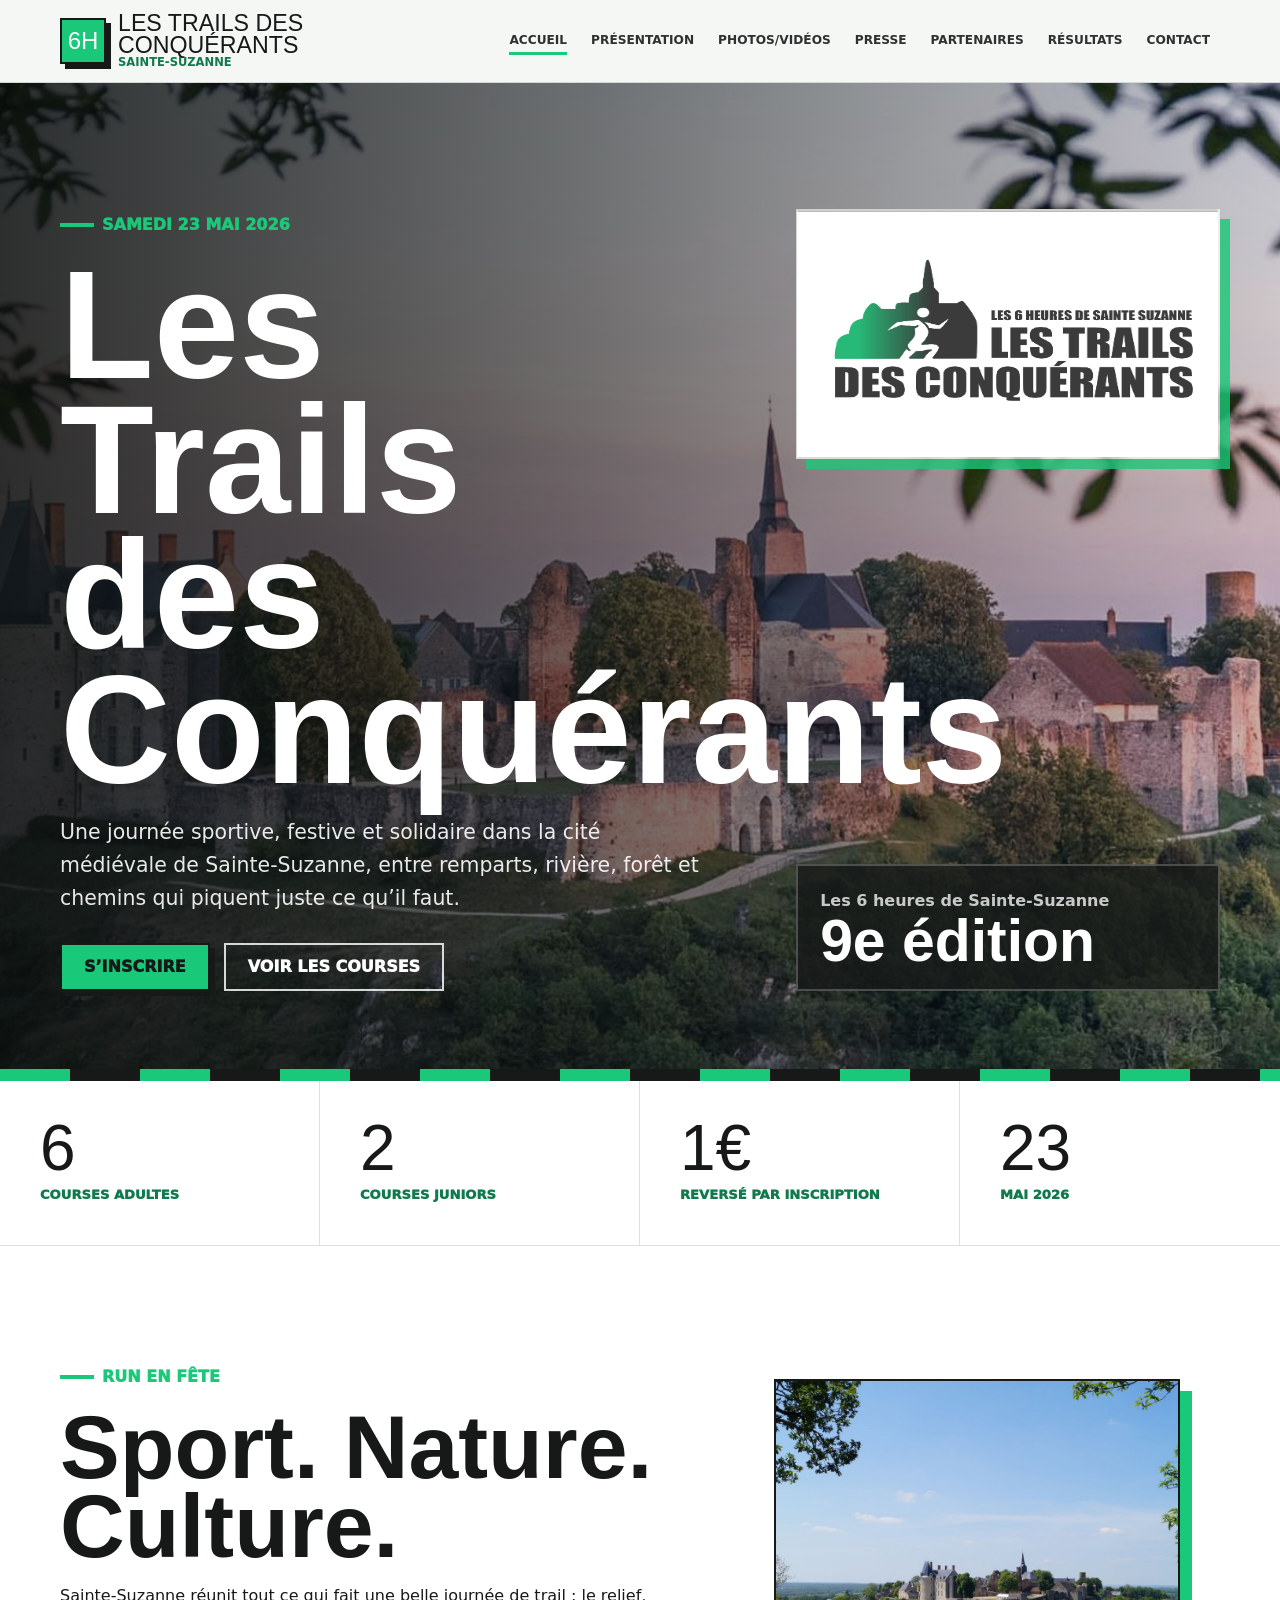
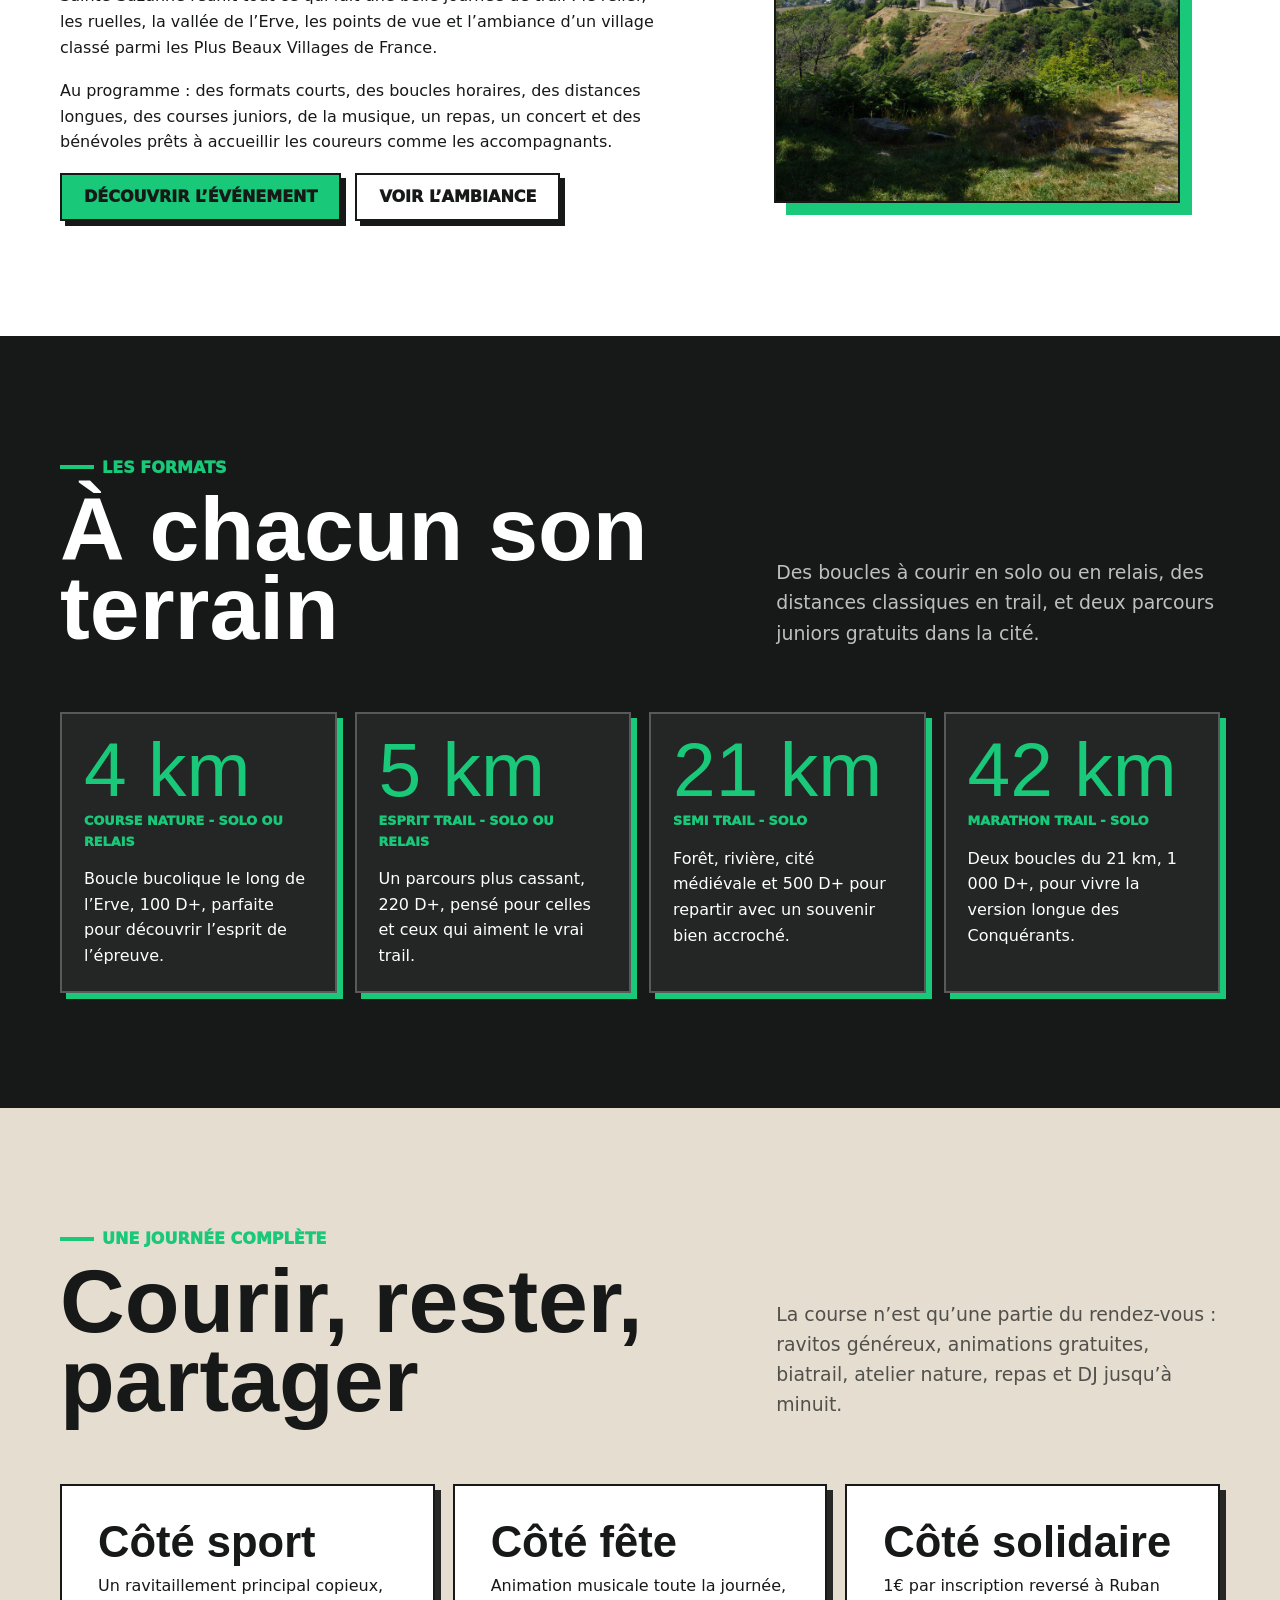
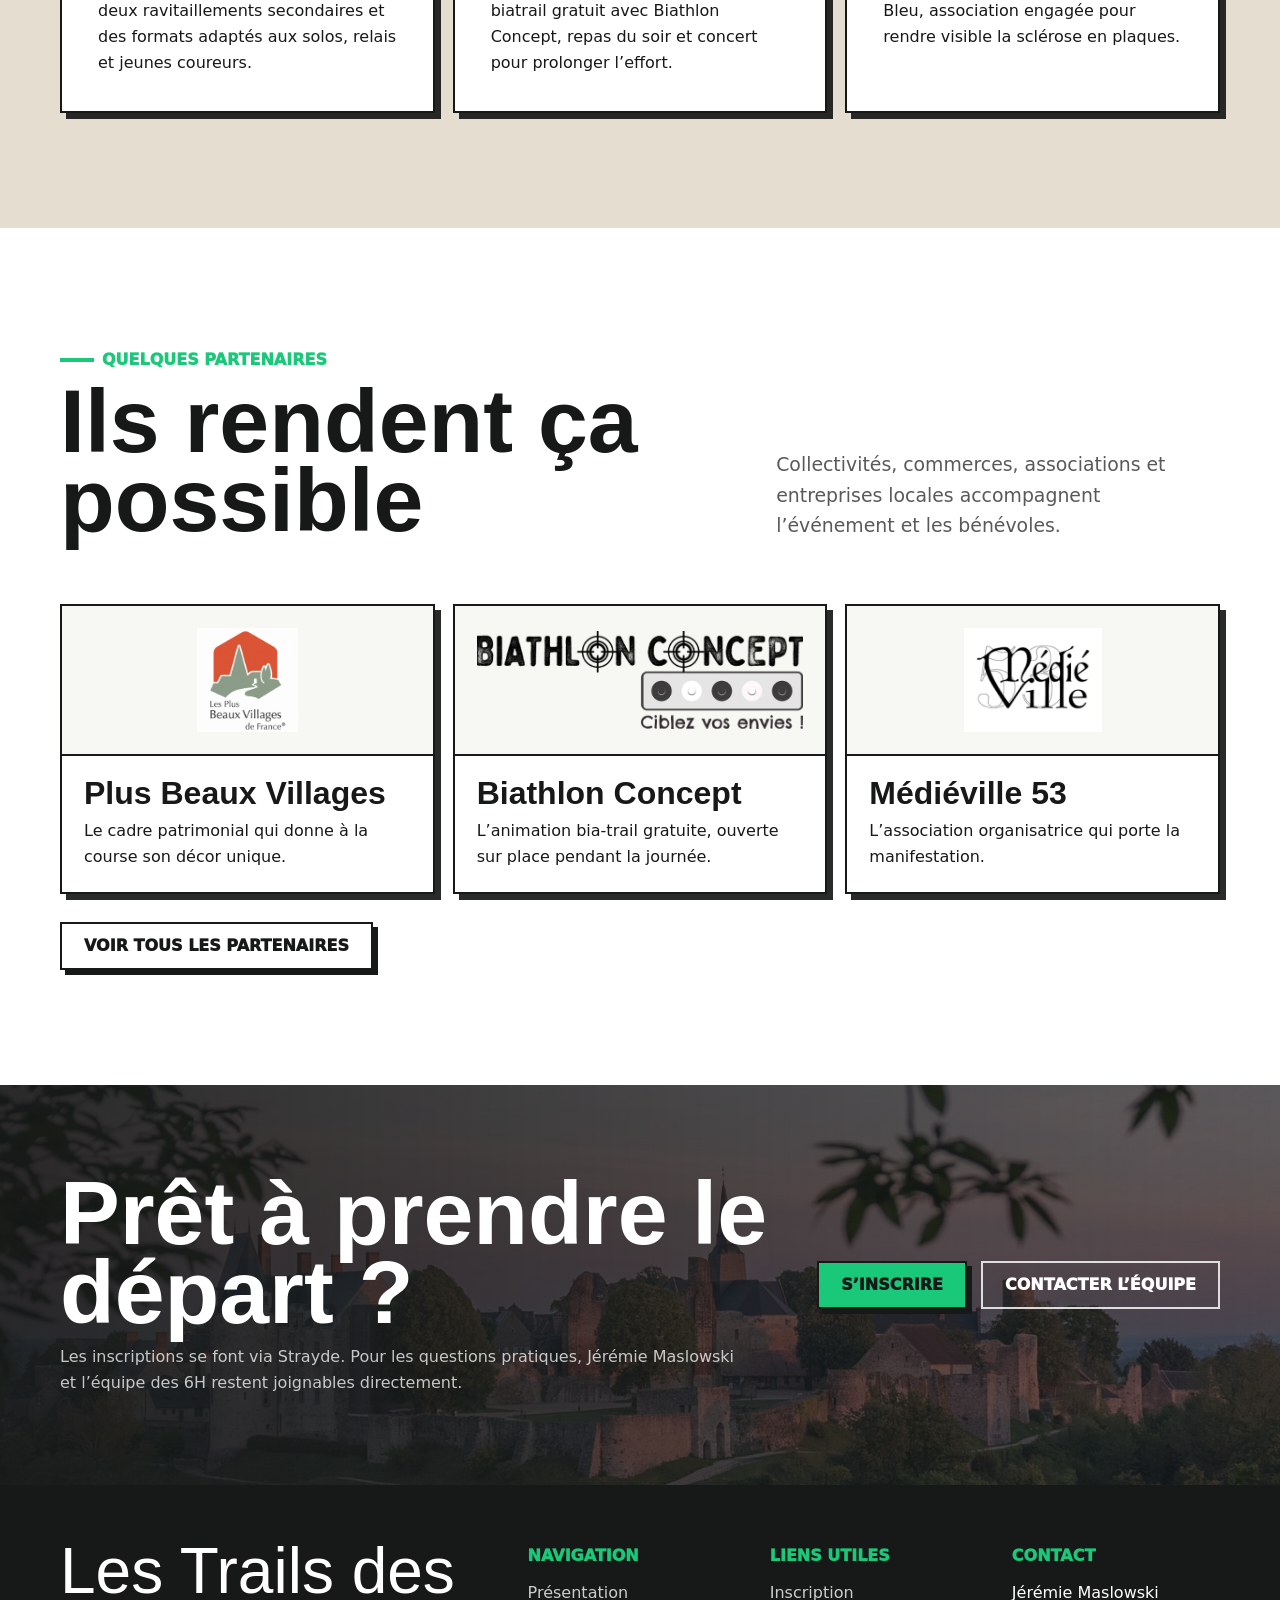
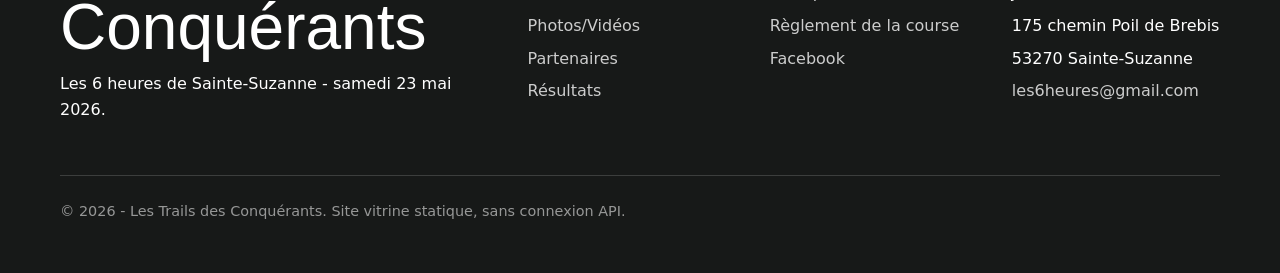
==== index.html @ f490e1bf "Create Les Trails des Conquerants site" ====
<!doctype html>
<html lang="fr">
  <head>
    <meta charset="utf-8">
    <meta name="viewport" content="width=device-width, initial-scale=1">
    <title>Les Trails des Conquérants - Sainte-Suzanne</title>
    <meta name="description" content="Site vitrine des Trails des Conquérants, les 6 heures de Sainte-Suzanne, le samedi 23 mai 2026.">
    <link rel="icon" type="image/svg+xml" href="assets/favicon.svg">
    <link rel="stylesheet" href="assets/css/styles.css">
  </head>
  <body data-page="home">
    <div class="site-shell">
      <header class="site-header">
        <div class="container nav-wrap">
          <a class="brand" href="index.html" aria-label="Accueil Les Trails des Conquérants">
            <span class="brand-badge">6H</span>
            <span>
              <span class="brand-title">Les Trails des Conquérants</span>
              <span class="brand-subtitle">Sainte-Suzanne</span>
            </span>
          </a>
          <button class="menu-toggle" type="button" data-menu-toggle aria-expanded="false" aria-label="Ouvrir le menu">
            <span class="menu-bars" aria-hidden="true"><span></span><span></span><span></span></span>
            Menu
          </button>
          <nav class="site-nav" data-site-nav aria-label="Navigation principale">
            <a class="nav-link" href="index.html">Accueil</a>
            <a class="nav-link" href="presentation.html">Présentation</a>
            <a class="nav-link" href="photos.html">Photos/Vidéos</a>
            <a class="nav-link" href="presse.html">Presse</a>
            <a class="nav-link" href="partenaires.html">Partenaires</a>
            <a class="nav-link" href="resultats.html">Résultats</a>
            <a class="nav-link" href="contact.html">Contact</a>
          </nav>
        </div>
      </header>

      <main>
        <section class="hero">
          <div class="container hero-inner">
            <div class="hero-copy">
              <span class="eyebrow">Samedi 23 mai 2026</span>
              <h1>Les Trails des Conquérants</h1>
              <p class="hero-lead">Une journée sportive, festive et solidaire dans la cité médiévale de Sainte-Suzanne, entre remparts, rivière, forêt et chemins qui piquent juste ce qu’il faut.</p>
              <div class="hero-actions">
                <a class="button" href="https://www.strayde.com/les-6-heures-de-sainte-suzanne-et-chammes" target="_blank" rel="noreferrer">S’inscrire</a>
                <a class="button ghost" href="presentation.html">Voir les courses</a>
              </div>
            </div>
            <div class="hero-panel" aria-hidden="true">
              <div class="event-mark"></div>
              <div class="date-card">
                <span>Les 6 heures de Sainte-Suzanne</span>
                <strong>9e édition</strong>
              </div>
            </div>
          </div>
        </section>

        <section class="quick-stats" aria-label="Repères de l’événement">
          <div class="stat">
            <span class="stat-number">6</span>
            <span class="stat-label">courses adultes</span>
          </div>
          <div class="stat">
            <span class="stat-number">2</span>
            <span class="stat-label">courses juniors</span>
          </div>
          <div class="stat">
            <span class="stat-number">1€</span>
            <span class="stat-label">reversé par inscription</span>
          </div>
          <div class="stat">
            <span class="stat-number">23</span>
            <span class="stat-label">mai 2026</span>
          </div>
        </section>

        <section class="section white">
          <div class="container split">
            <div class="text-stack">
              <span class="section-kicker">Run en fête</span>
              <h2 class="section-title">Sport. Nature. Culture.</h2>
              <p>Sainte-Suzanne réunit tout ce qui fait une belle journée de trail : le relief, les ruelles, la vallée de l’Erve, les points de vue et l’ambiance d’un village classé parmi les Plus Beaux Villages de France.</p>
              <p>Au programme : des formats courts, des boucles horaires, des distances longues, des courses juniors, de la musique, un repas, un concert et des bénévoles prêts à accueillir les coureurs comme les accompagnants.</p>
              <div class="section-actions">
                <a class="button" href="presentation.html">Découvrir l’événement</a>
                <a class="button secondary" href="photos.html">Voir l’ambiance</a>
              </div>
            </div>
            <figure class="image-frame">
              <img src="assets/img/hero-race.jpg" alt="Départ et ambiance de course aux 6 heures de Sainte-Suzanne">
            </figure>
          </div>
        </section>

        <section class="section dark">
          <div class="container">
            <div class="section-header">
              <div>
                <span class="section-kicker">Les formats</span>
                <h2 class="section-title">À chacun son terrain</h2>
              </div>
              <p class="section-intro">Des boucles à courir en solo ou en relais, des distances classiques en trail, et deux parcours juniors gratuits dans la cité.</p>
            </div>
            <div class="course-grid">
              <article class="course-card">
                <span class="course-distance">4 km</span>
                <span class="course-type">Course nature - solo ou relais</span>
                <p>Boucle bucolique le long de l’Erve, 100 D+, parfaite pour découvrir l’esprit de l’épreuve.</p>
              </article>
              <article class="course-card">
                <span class="course-distance">5 km</span>
                <span class="course-type">Esprit trail - solo ou relais</span>
                <p>Un parcours plus cassant, 220 D+, pensé pour celles et ceux qui aiment le vrai trail.</p>
              </article>
              <article class="course-card">
                <span class="course-distance">21 km</span>
                <span class="course-type">Semi trail - solo</span>
                <p>Forêt, rivière, cité médiévale et 500 D+ pour repartir avec un souvenir bien accroché.</p>
              </article>
              <article class="course-card">
                <span class="course-distance">42 km</span>
                <span class="course-type">Marathon trail - solo</span>
                <p>Deux boucles du 21 km, 1 000 D+, pour vivre la version longue des Conquérants.</p>
              </article>
            </div>
          </div>
        </section>

        <section class="section stone">
          <div class="container">
            <div class="section-header">
              <div>
                <span class="section-kicker">Une journée complète</span>
                <h2 class="section-title">Courir, rester, partager</h2>
              </div>
              <p class="section-intro">La course n’est qu’une partie du rendez-vous : ravitos généreux, animations gratuites, biatrail, atelier nature, repas et DJ jusqu’à minuit.</p>
            </div>
            <div class="values-grid">
              <article class="value-card">
                <h3>Côté sport</h3>
                <p>Un ravitaillement principal copieux, deux ravitaillements secondaires et des formats adaptés aux solos, relais et jeunes coureurs.</p>
              </article>
              <article class="value-card">
                <h3>Côté fête</h3>
                <p>Animation musicale toute la journée, biatrail gratuit avec Biathlon Concept, repas du soir et concert pour prolonger l’effort.</p>
              </article>
              <article class="value-card">
                <h3>Côté solidaire</h3>
                <p>1€ par inscription reversé à Ruban Bleu, association engagée pour rendre visible la sclérose en plaques.</p>
              </article>
            </div>
          </div>
        </section>

        <section class="section white">
          <div class="container">
            <div class="section-header">
              <div>
                <span class="section-kicker">Quelques partenaires</span>
                <h2 class="section-title">Ils rendent ça possible</h2>
              </div>
              <p class="section-intro">Collectivités, commerces, associations et entreprises locales accompagnent l’événement et les bénévoles.</p>
            </div>
            <div class="partners-grid">
              <article class="partner-card">
                <div class="partner-logo"><img src="assets/img/partners/plus-beaux-villages.png" alt="Les Plus Beaux Villages de France"></div>
                <div class="partner-copy"><h3>Plus Beaux Villages</h3><p>Le cadre patrimonial qui donne à la course son décor unique.</p></div>
              </article>
              <article class="partner-card">
                <div class="partner-logo"><img src="assets/img/partners/biathlon-concept.png" alt="Biathlon Concept"></div>
                <div class="partner-copy"><h3>Biathlon Concept</h3><p>L’animation bia-trail gratuite, ouverte sur place pendant la journée.</p></div>
              </article>
              <article class="partner-card">
                <div class="partner-logo"><img src="assets/img/partners/medieville.png" alt="Médiéville 53"></div>
                <div class="partner-copy"><h3>Médiéville 53</h3><p>L’association organisatrice qui porte la manifestation.</p></div>
              </article>
            </div>
            <div class="section-actions" style="margin-top: 28px;">
              <a class="button secondary" href="partenaires.html">Voir tous les partenaires</a>
            </div>
          </div>
        </section>

        <section class="section compact cta-band">
          <div class="container cta-layout">
            <div>
              <h2>Prêt à prendre le départ ?</h2>
              <p>Les inscriptions se font via Strayde. Pour les questions pratiques, Jérémie Maslowski et l’équipe des 6H restent joignables directement.</p>
            </div>
            <div class="cta-actions">
              <a class="button" href="https://www.strayde.com/les-6-heures-de-sainte-suzanne-et-chammes" target="_blank" rel="noreferrer">S’inscrire</a>
              <a class="button ghost" href="contact.html">Contacter l’équipe</a>
            </div>
          </div>
        </section>
      </main>

      <footer class="site-footer">
        <div class="container">
          <div class="footer-grid">
            <div>
              <p class="footer-logo">Les Trails des Conquérants</p>
              <p>Les 6 heures de Sainte-Suzanne - samedi 23 mai 2026.</p>
            </div>
            <div>
              <span class="footer-title">Navigation</span>
              <ul class="footer-list">
                <li><a href="presentation.html">Présentation</a></li>
                <li><a href="photos.html">Photos/Vidéos</a></li>
                <li><a href="partenaires.html">Partenaires</a></li>
                <li><a href="resultats.html">Résultats</a></li>
              </ul>
            </div>
            <div>
              <span class="footer-title">Liens utiles</span>
              <ul class="footer-list">
                <li><a href="https://www.strayde.com/les-6-heures-de-sainte-suzanne-et-chammes" target="_blank" rel="noreferrer">Inscription</a></li>
                <li><a href="https://e04a4b11-f566-4e26-bbfb-964e0e38be47.filesusr.com/ugd/b395d0_584824db77064c71834c0f9d84c1de9d.pdf" target="_blank" rel="noreferrer">Règlement de la course</a></li>
                <li><a href="https://www.facebook.com/les.6.heures.de.sainte.suzanne.et.chammes" target="_blank" rel="noreferrer">Facebook</a></li>
              </ul>
            </div>
            <div>
              <span class="footer-title">Contact</span>
              <ul class="footer-list">
                <li>Jérémie Maslowski</li>
                <li>175 chemin Poil de Brebis</li>
                <li>53270 Sainte-Suzanne</li>
                <li><a href="mailto:les6heures@gmail.com">les6heures@gmail.com</a></li>
              </ul>
            </div>
          </div>
          <p class="footer-bottom">© 2026 - Les Trails des Conquérants. Site vitrine statique, sans connexion API.</p>
        </div>
      </footer>
    </div>
    <script src="assets/js/main.js"></script>
  </body>
</html>
---- assets/css/styles.css ----
:root {
  --green: #19c879;
  --green-dark: #0f7a4b;
  --ink: #171918;
  --charcoal: #2f3030;
  --mist: #f5f7f4;
  --stone: #e5ddd0;
  --sky: #f2d6d6;
  --white: #ffffff;
  --line: rgba(23, 25, 24, 0.14);
  --shadow: 0 24px 80px rgba(12, 24, 18, 0.18);
  --display: Impact, Haettenschweiler, "Arial Narrow Bold", "Arial Black", sans-serif;
  --body: Inter, ui-sans-serif, system-ui, -apple-system, BlinkMacSystemFont, "Segoe UI", sans-serif;
}

* {
  box-sizing: border-box;
}

html {
  scroll-behavior: smooth;
}

body {
  margin: 0;
  color: var(--ink);
  background: var(--mist);
  font-family: var(--body);
  font-size: 16px;
  line-height: 1.6;
}

body.menu-open {
  overflow: hidden;
}

img {
  display: block;
  max-width: 100%;
}

a {
  color: inherit;
}

.site-shell {
  overflow: hidden;
}

.container {
  width: min(1160px, calc(100% - 40px));
  margin: 0 auto;
}

.site-header {
  position: sticky;
  top: 0;
  z-index: 40;
  background: rgba(245, 247, 244, 0.92);
  border-bottom: 1px solid var(--line);
  backdrop-filter: blur(18px);
}

.nav-wrap {
  display: flex;
  align-items: center;
  justify-content: space-between;
  min-height: 82px;
  gap: 24px;
}

.brand {
  display: grid;
  grid-template-columns: 46px auto;
  align-items: center;
  gap: 12px;
  color: var(--ink);
  text-decoration: none;
}

.brand-badge {
  display: grid;
  place-items: center;
  width: 46px;
  height: 46px;
  border: 2px solid var(--ink);
  background: var(--green);
  color: var(--white);
  font-family: var(--display);
  font-size: 24px;
  line-height: 1;
  box-shadow: 5px 5px 0 var(--ink);
}

.brand-title,
.brand-subtitle,
.eyebrow,
.hero-kicker,
.section-kicker,
.mini-label,
.stat-label,
.button,
.nav-link,
.course-type,
.result-meta,
.footer-title {
  text-transform: uppercase;
}

.brand-title {
  display: block;
  font-family: var(--display);
  font-size: clamp(1.15rem, 2vw, 1.45rem);
  line-height: 0.95;
}

.brand-subtitle {
  display: block;
  color: var(--green-dark);
  font-size: 0.72rem;
  font-weight: 900;
  line-height: 1.2;
}

.menu-toggle {
  display: none;
  align-items: center;
  gap: 8px;
  border: 2px solid var(--ink);
  background: var(--white);
  color: var(--ink);
  min-height: 42px;
  padding: 0 14px;
  font-weight: 900;
  cursor: pointer;
}

.menu-bars {
  display: grid;
  gap: 4px;
}

.menu-bars span {
  width: 18px;
  height: 2px;
  background: var(--ink);
}

.site-nav {
  display: flex;
  align-items: center;
  gap: 4px;
}

.nav-link {
  position: relative;
  padding: 12px 10px;
  color: var(--charcoal);
  font-size: 0.76rem;
  font-weight: 900;
  letter-spacing: 0;
  text-decoration: none;
}

.nav-link::after {
  content: "";
  position: absolute;
  left: 10px;
  right: 10px;
  bottom: 8px;
  height: 3px;
  background: var(--green);
  transform: scaleX(0);
  transform-origin: left;
  transition: transform 180ms ease;
}

.nav-link:hover::after,
.nav-link:focus-visible::after,
[data-page="home"] .nav-link[href="index.html"]::after,
[data-page="presentation"] .nav-link[href="presentation.html"]::after,
[data-page="photos"] .nav-link[href="photos.html"]::after,
[data-page="presse"] .nav-link[href="presse.html"]::after,
[data-page="partenaires"] .nav-link[href="partenaires.html"]::after,
[data-page="resultats"] .nav-link[href="resultats.html"]::after,
[data-page="contact"] .nav-link[href="contact.html"]::after {
  transform: scaleX(1);
}

.button {
  display: inline-flex;
  align-items: center;
  justify-content: center;
  min-height: 48px;
  padding: 0 22px;
  border: 2px solid var(--ink);
  background: var(--green);
  color: var(--ink);
  font-weight: 950;
  text-decoration: none;
  box-shadow: 5px 5px 0 var(--ink);
  transition: transform 160ms ease, box-shadow 160ms ease, background 160ms ease;
}

.button:hover,
.button:focus-visible {
  transform: translate(3px, 3px);
  box-shadow: 2px 2px 0 var(--ink);
}

.button.secondary {
  background: var(--white);
}

.button.dark {
  background: var(--ink);
  color: var(--white);
  box-shadow: 5px 5px 0 var(--green);
}

.button.ghost {
  background: transparent;
  color: var(--white);
  border-color: rgba(255, 255, 255, 0.82);
  box-shadow: none;
}

.hero {
  position: relative;
  min-height: calc(100vh - 82px);
  display: grid;
  align-items: end;
  background:
    linear-gradient(90deg, rgba(10, 14, 12, 0.86) 0%, rgba(10, 14, 12, 0.58) 46%, rgba(10, 14, 12, 0.2) 100%),
    url("../img/hero-village.jpg") center / cover;
  color: var(--white);
}

.hero::after {
  content: "";
  position: absolute;
  inset: auto 0 0;
  height: 12px;
  background: repeating-linear-gradient(90deg, var(--green) 0 70px, var(--ink) 70px 140px);
}

.hero-inner {
  position: relative;
  display: grid;
  grid-template-columns: minmax(0, 1.12fr) minmax(260px, 0.72fr);
  gap: clamp(28px, 6vw, 88px);
  align-items: end;
  padding: clamp(78px, 14vh, 148px) 0 clamp(62px, 10vh, 106px);
}

.hero-copy {
  max-width: 780px;
}

.eyebrow,
.hero-kicker,
.section-kicker,
.mini-label {
  display: inline-flex;
  align-items: center;
  gap: 8px;
  color: var(--green);
  font-weight: 950;
  letter-spacing: 0;
}

.eyebrow::before,
.section-kicker::before {
  content: "";
  width: 34px;
  height: 4px;
  background: currentColor;
}

.hero h1,
.page-hero h1,
.section-title,
.footer-logo {
  font-family: var(--display);
  letter-spacing: 0;
  line-height: 0.88;
}

.hero h1 {
  max-width: 720px;
  margin: 20px 0 18px;
  font-size: clamp(4.2rem, 12vw, 10.5rem);
}

.hero-lead {
  max-width: 640px;
  margin: 0 0 28px;
  color: rgba(255, 255, 255, 0.9);
  font-size: clamp(1.08rem, 2vw, 1.28rem);
}

.hero-actions,
.section-actions,
.cta-actions,
.contact-actions {
  display: flex;
  flex-wrap: wrap;
  gap: 14px;
  align-items: center;
}

.hero-panel {
  align-self: stretch;
  display: grid;
  align-content: space-between;
  gap: 18px;
}

.event-mark {
  min-height: 250px;
  border: 2px solid rgba(255, 255, 255, 0.7);
  background:
    linear-gradient(rgba(255, 255, 255, 0.04), rgba(255, 255, 255, 0.04)),
    url("../img/logo-propositions.png") 100% 100% / 200% 200% no-repeat;
  box-shadow: 10px 10px 0 rgba(25, 200, 121, 0.8);
}

.date-card {
  padding: 22px;
  background: rgba(23, 25, 24, 0.8);
  border: 2px solid rgba(255, 255, 255, 0.22);
}

.date-card strong {
  display: block;
  font-family: var(--display);
  font-size: clamp(2.1rem, 4.6vw, 4rem);
  line-height: 0.9;
}

.date-card span {
  color: rgba(255, 255, 255, 0.76);
  font-weight: 800;
}

.quick-stats {
  display: grid;
  grid-template-columns: repeat(4, 1fr);
  border-bottom: 1px solid var(--line);
  background: var(--white);
}

.stat {
  padding: clamp(22px, 4vw, 40px);
  border-right: 1px solid var(--line);
}

.stat:last-child {
  border-right: 0;
}

.stat-number {
  display: block;
  font-family: var(--display);
  font-size: clamp(2.2rem, 5vw, 5rem);
  line-height: 0.86;
  color: var(--ink);
}

.stat-label {
  display: block;
  margin-top: 8px;
  color: var(--green-dark);
  font-size: 0.82rem;
  font-weight: 950;
}

.section {
  padding: clamp(72px, 9vw, 132px) 0;
}

.section.compact {
  padding: clamp(52px, 7vw, 92px) 0;
}

.section.white {
  background: var(--white);
}

.section.dark {
  background: var(--ink);
  color: var(--white);
}

.section.stone {
  background: var(--stone);
}

.section-header {
  display: grid;
  grid-template-columns: minmax(0, 0.9fr) minmax(280px, 0.62fr);
  gap: clamp(24px, 6vw, 72px);
  align-items: end;
  margin-bottom: clamp(30px, 5vw, 64px);
}

.section-title {
  margin: 10px 0 0;
  font-size: clamp(3rem, 7vw, 7rem);
}

.section-intro {
  margin: 0;
  color: rgba(23, 25, 24, 0.72);
  font-size: clamp(1rem, 1.5vw, 1.18rem);
}

.dark .section-intro {
  color: rgba(255, 255, 255, 0.72);
}

.split {
  display: grid;
  grid-template-columns: minmax(0, 0.96fr) minmax(300px, 0.78fr);
  gap: clamp(28px, 6vw, 84px);
  align-items: center;
}

.text-stack > * + * {
  margin-top: 18px;
}

.text-stack h2,
.text-stack h3 {
  margin-bottom: 0;
}

.image-frame {
  position: relative;
  border: 2px solid var(--ink);
  box-shadow: 12px 12px 0 var(--green);
  overflow: hidden;
}

.image-frame img {
  width: 100%;
  height: 100%;
  min-height: 420px;
  object-fit: cover;
}

.values-grid,
.cards-grid,
.course-grid,
.partners-grid,
.results-grid,
.press-grid,
.video-grid {
  display: grid;
  gap: 18px;
}

.values-grid {
  grid-template-columns: repeat(3, 1fr);
}

.value-card,
.course-card,
.result-card,
.partner-card,
.press-item,
.video-card,
.contact-card,
.quote-card {
  border: 2px solid var(--ink);
  background: var(--white);
  box-shadow: 6px 6px 0 rgba(23, 25, 24, 0.92);
}

.dark .value-card,
.dark .course-card,
.dark .result-card,
.dark .video-card {
  background: #232625;
  color: var(--white);
  border-color: rgba(255, 255, 255, 0.24);
  box-shadow: 6px 6px 0 var(--green);
}

.value-card {
  padding: clamp(24px, 4vw, 36px);
}

.value-card h3,
.course-card h3,
.result-card h3,
.partner-card h3,
.video-card h3,
.contact-card h3 {
  margin: 0 0 10px;
  font-family: var(--display);
  font-size: clamp(1.8rem, 3.4vw, 3rem);
  line-height: 0.95;
}

.value-card p,
.course-card p,
.partner-card p,
.video-card p,
.contact-card p {
  margin: 0;
}

.cards-grid {
  grid-template-columns: repeat(3, minmax(0, 1fr));
}

.course-grid {
  grid-template-columns: repeat(4, minmax(0, 1fr));
}

.course-card {
  min-height: 100%;
  padding: 22px;
}

.course-distance {
  display: block;
  color: var(--green);
  font-family: var(--display);
  font-size: clamp(3rem, 6vw, 5.6rem);
  line-height: 0.88;
}

.course-type,
.result-meta {
  display: block;
  margin: 8px 0 14px;
  color: var(--green-dark);
  font-size: 0.8rem;
  font-weight: 950;
}

.dark .course-type,
.dark .result-meta {
  color: var(--green);
}

.page-hero {
  position: relative;
  display: grid;
  align-items: end;
  min-height: 430px;
  background: var(--ink);
  color: var(--white);
}

.page-hero.with-image {
  background:
    linear-gradient(90deg, rgba(10, 14, 12, 0.82), rgba(10, 14, 12, 0.34)),
    var(--page-image) center / cover;
}

.page-hero .container {
  padding: 120px 0 64px;
}

.page-hero h1 {
  max-width: 900px;
  margin: 12px 0 0;
  font-size: clamp(4rem, 11vw, 10rem);
}

.page-hero p {
  max-width: 720px;
  color: rgba(255, 255, 255, 0.78);
}

.schedule {
  display: grid;
  gap: 10px;
}

.schedule-row {
  display: grid;
  grid-template-columns: 120px 1fr;
  gap: 18px;
  padding: 18px 0;
  border-bottom: 1px solid var(--line);
}

.schedule-time {
  color: var(--green-dark);
  font-family: var(--display);
  font-size: 1.8rem;
  line-height: 0.95;
}

.gallery {
  display: grid;
  grid-template-columns: repeat(12, 1fr);
  grid-auto-rows: 110px;
  gap: 12px;
}

.gallery a {
  position: relative;
  grid-column: span 4;
  overflow: hidden;
  border: 2px solid var(--ink);
  background: var(--ink);
}

.gallery a:nth-child(1),
.gallery a:nth-child(6) {
  grid-column: span 6;
  grid-row: span 3;
}

.gallery a:nth-child(2),
.gallery a:nth-child(5) {
  grid-row: span 2;
}

.gallery a:nth-child(3),
.gallery a:nth-child(4),
.gallery a:nth-child(7) {
  grid-row: span 2;
}

.gallery img,
.press-item img {
  width: 100%;
  height: 100%;
  object-fit: cover;
  transition: transform 260ms ease;
}

.gallery a:hover img,
.press-item:hover img {
  transform: scale(1.04);
}

.video-grid {
  grid-template-columns: repeat(3, 1fr);
}

.video-card {
  display: flex;
  flex-direction: column;
  min-height: 220px;
  padding: 24px;
}

.video-card .button {
  margin-top: auto;
  align-self: flex-start;
}

.press-grid {
  grid-template-columns: repeat(3, 1fr);
}

.press-item {
  min-height: 360px;
  overflow: hidden;
}

.partners-grid {
  grid-template-columns: repeat(3, 1fr);
}

.partner-card {
  display: grid;
  grid-template-rows: 150px auto;
  min-height: 100%;
  overflow: hidden;
}

.partner-logo {
  display: grid;
  place-items: center;
  padding: 22px;
  background: #f7f7f3;
  border-bottom: 2px solid var(--ink);
}

.partner-logo img {
  max-width: 100%;
  max-height: 104px;
  object-fit: contain;
}

.partner-copy {
  padding: 22px;
}

.partner-copy h3 {
  font-size: clamp(1.3rem, 2.5vw, 2.1rem);
}

.results-grid {
  grid-template-columns: repeat(3, 1fr);
}

.result-card {
  padding: 28px;
}

.quote-row {
  display: grid;
  grid-template-columns: repeat(3, 1fr);
  gap: 18px;
}

.quote-card {
  padding: 26px;
}

.quote-card blockquote {
  margin: 0;
  font-size: 1.05rem;
}

.quote-card cite {
  display: block;
  margin-top: 16px;
  color: var(--green-dark);
  font-style: normal;
  font-weight: 900;
}

.contact-layout {
  display: grid;
  grid-template-columns: minmax(260px, 0.72fr) minmax(0, 1fr);
  gap: clamp(28px, 6vw, 80px);
  align-items: start;
}

.contact-card {
  padding: 28px;
}

.contact-list {
  display: grid;
  gap: 18px;
  margin: 0;
}

.contact-list div {
  padding-bottom: 18px;
  border-bottom: 1px solid var(--line);
}

.contact-list dt {
  color: var(--green-dark);
  font-weight: 950;
  text-transform: uppercase;
}

.contact-list dd {
  margin: 4px 0 0;
}

.contact-form {
  display: grid;
  gap: 16px;
}

.form-grid {
  display: grid;
  grid-template-columns: repeat(2, 1fr);
  gap: 16px;
}

.field {
  display: grid;
  gap: 8px;
}

.field.full {
  grid-column: 1 / -1;
}

.field label {
  color: var(--green-dark);
  font-weight: 950;
  text-transform: uppercase;
}

.field input,
.field textarea {
  width: 100%;
  border: 2px solid var(--ink);
  background: var(--white);
  color: var(--ink);
  font: inherit;
  min-height: 48px;
  padding: 12px 14px;
}

.field textarea {
  min-height: 180px;
  resize: vertical;
}

.form-status {
  min-height: 24px;
  margin: 0;
  color: var(--green-dark);
  font-weight: 800;
}

.cta-band {
  background:
    linear-gradient(90deg, rgba(23, 25, 24, 0.9), rgba(23, 25, 24, 0.62)),
    url("../img/village-panorama.jpg") center / cover;
  color: var(--white);
}

.cta-layout {
  display: grid;
  grid-template-columns: minmax(0, 1fr) auto;
  gap: 28px;
  align-items: center;
}

.cta-layout h2 {
  margin: 0 0 12px;
  font-family: var(--display);
  font-size: clamp(3rem, 7vw, 6.5rem);
  line-height: 0.88;
}

.cta-layout p {
  max-width: 680px;
  margin: 0;
  color: rgba(255, 255, 255, 0.75);
}

.site-footer {
  background: var(--ink);
  color: var(--white);
  padding: 58px 0 36px;
}

.footer-grid {
  display: grid;
  grid-template-columns: minmax(240px, 1fr) repeat(3, minmax(160px, 0.48fr));
  gap: 34px;
}

.footer-logo {
  margin: 0 0 12px;
  font-size: clamp(2.4rem, 5vw, 4.2rem);
}

.footer-title {
  display: block;
  margin-bottom: 12px;
  color: var(--green);
  font-weight: 950;
}

.footer-list {
  display: grid;
  gap: 7px;
  margin: 0;
  padding: 0;
  list-style: none;
}

.footer-list a {
  color: rgba(255, 255, 255, 0.78);
  text-decoration: none;
}

.footer-list a:hover,
.footer-list a:focus-visible {
  color: var(--green);
}

.footer-bottom {
  margin-top: 36px;
  padding-top: 24px;
  border-top: 1px solid rgba(255, 255, 255, 0.16);
  color: rgba(255, 255, 255, 0.55);
  font-size: 0.9rem;
}

.sr-only {
  position: absolute;
  width: 1px;
  height: 1px;
  padding: 0;
  margin: -1px;
  overflow: hidden;
  clip: rect(0, 0, 0, 0);
  white-space: nowrap;
  border: 0;
}

@media (max-width: 980px) {
  .menu-toggle {
    display: inline-flex;
    position: relative;
    z-index: 50;
  }

  .site-nav {
    position: fixed;
    inset: 0;
    display: grid;
    align-content: center;
    justify-items: start;
    gap: 10px;
    padding: 96px 36px 36px;
    background: var(--ink);
    color: var(--white);
    transform: translateX(100%);
    transition: transform 220ms ease;
  }

  .menu-open .site-nav {
    transform: translateX(0);
  }

  .nav-link {
    color: var(--white);
    font-family: var(--display);
    font-size: clamp(2.2rem, 10vw, 5rem);
    line-height: 0.95;
  }

  .nav-link::after {
    bottom: 4px;
    height: 5px;
  }

  .hero-inner,
  .section-header,
  .split,
  .contact-layout,
  .cta-layout,
  .footer-grid {
    grid-template-columns: 1fr;
  }

  .hero-panel {
    grid-template-columns: 1fr 1fr;
  }

  .quick-stats,
  .course-grid,
  .partners-grid,
  .results-grid,
  .video-grid,
  .quote-row,
  .values-grid {
    grid-template-columns: repeat(2, 1fr);
  }

  .press-grid {
    grid-template-columns: repeat(2, 1fr);
  }
}

@media (max-width: 680px) {
  .container {
    width: min(100% - 28px, 1160px);
  }

  .brand {
    grid-template-columns: 40px auto;
  }

  .brand-badge {
    width: 40px;
    height: 40px;
    font-size: 21px;
    box-shadow: 4px 4px 0 var(--ink);
  }

  .brand-title {
    font-size: 1rem;
  }

  .brand-subtitle {
    font-size: 0.64rem;
  }

  .nav-wrap {
    min-height: 72px;
  }

  .hero {
    min-height: calc(100vh - 72px);
  }

  .hero h1,
  .page-hero h1 {
    font-size: clamp(3.4rem, 18vw, 5.8rem);
  }

  .hero-inner {
    padding-top: 70px;
  }

  .hero-panel,
  .quick-stats,
  .course-grid,
  .partners-grid,
  .results-grid,
  .video-grid,
  .press-grid,
  .quote-row,
  .values-grid,
  .cards-grid,
  .form-grid {
    grid-template-columns: 1fr;
  }

  .event-mark {
    min-height: 220px;
  }

  .stat {
    border-right: 0;
    border-bottom: 1px solid var(--line);
  }

  .gallery {
    grid-template-columns: 1fr;
    grid-auto-rows: 240px;
  }

  .gallery a,
  .gallery a:nth-child(1),
  .gallery a:nth-child(2),
  .gallery a:nth-child(3),
  .gallery a:nth-child(4),
  .gallery a:nth-child(5),
  .gallery a:nth-child(6),
  .gallery a:nth-child(7) {
    grid-column: auto;
    grid-row: auto;
  }

  .schedule-row {
    grid-template-columns: 1fr;
    gap: 6px;
  }

  .cta-actions,
  .hero-actions,
  .section-actions,
  .contact-actions {
    align-items: stretch;
  }

  .button {
    width: 100%;
  }
}
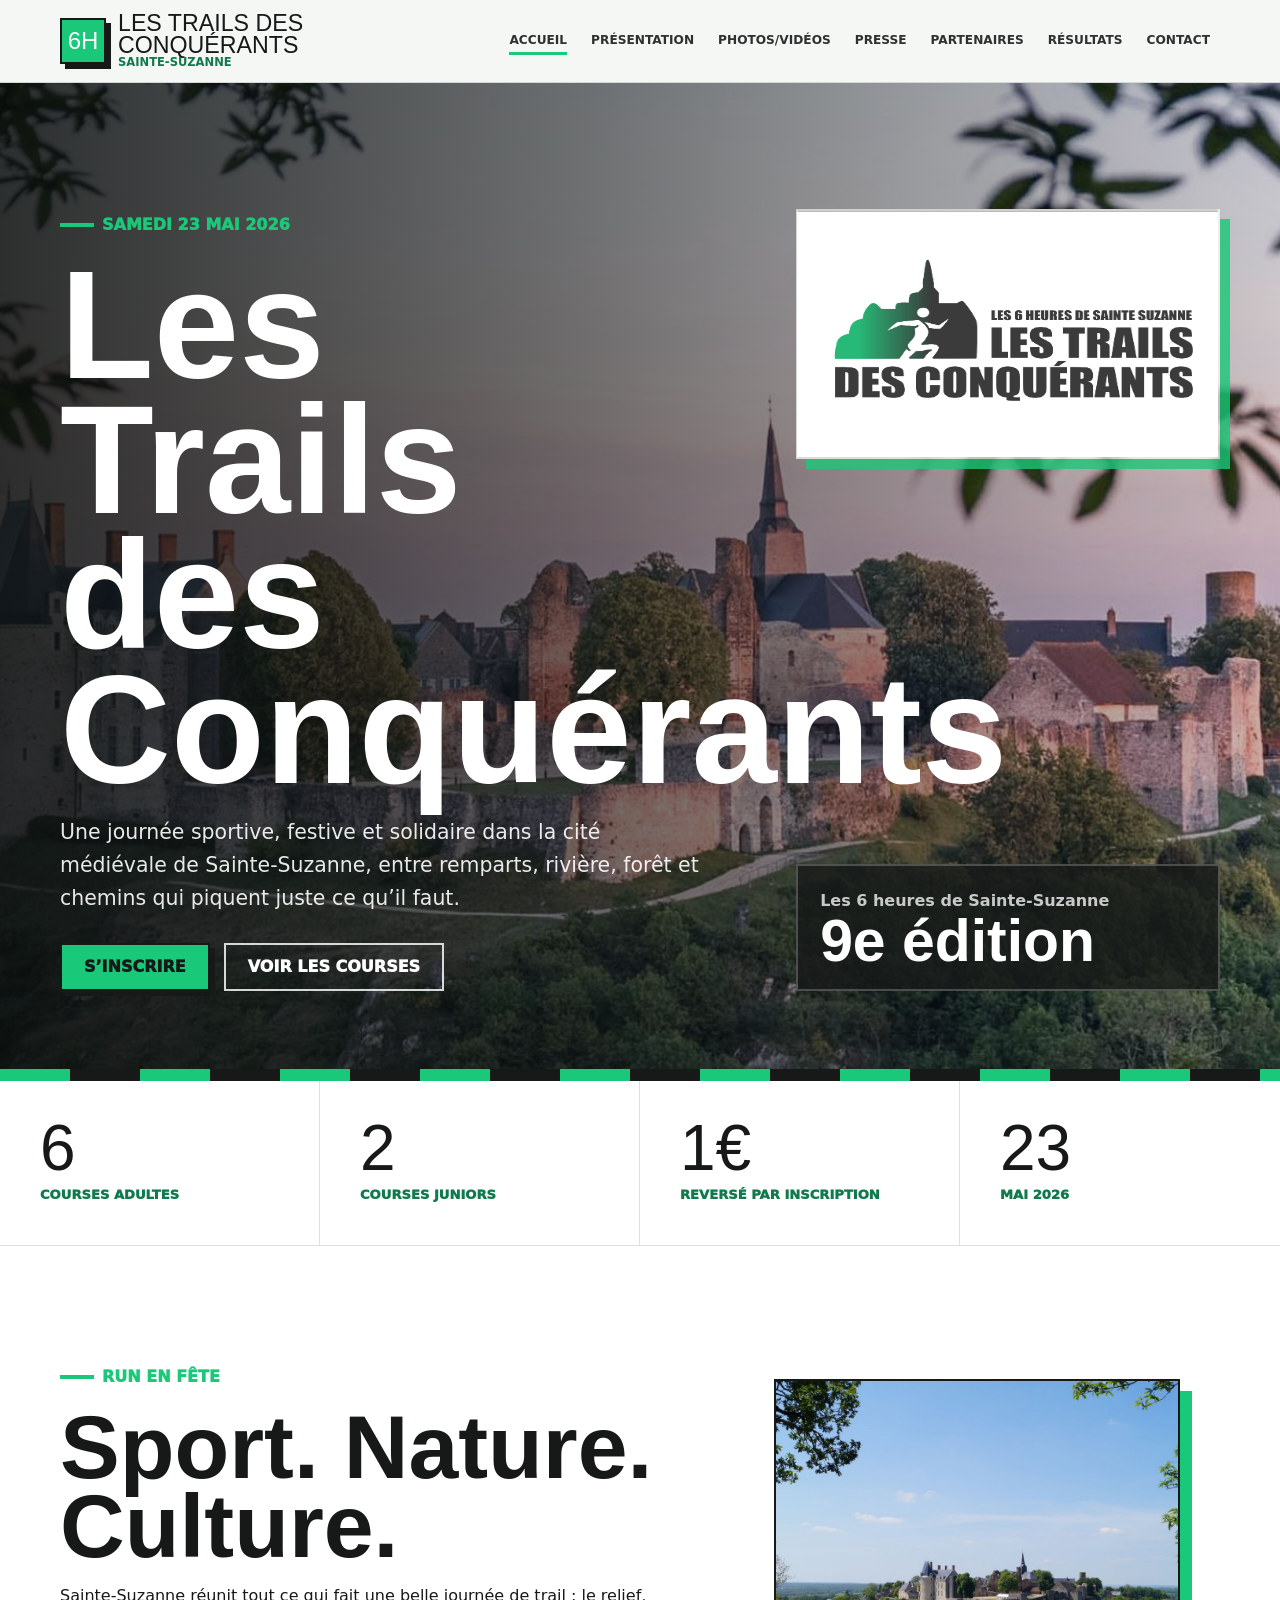
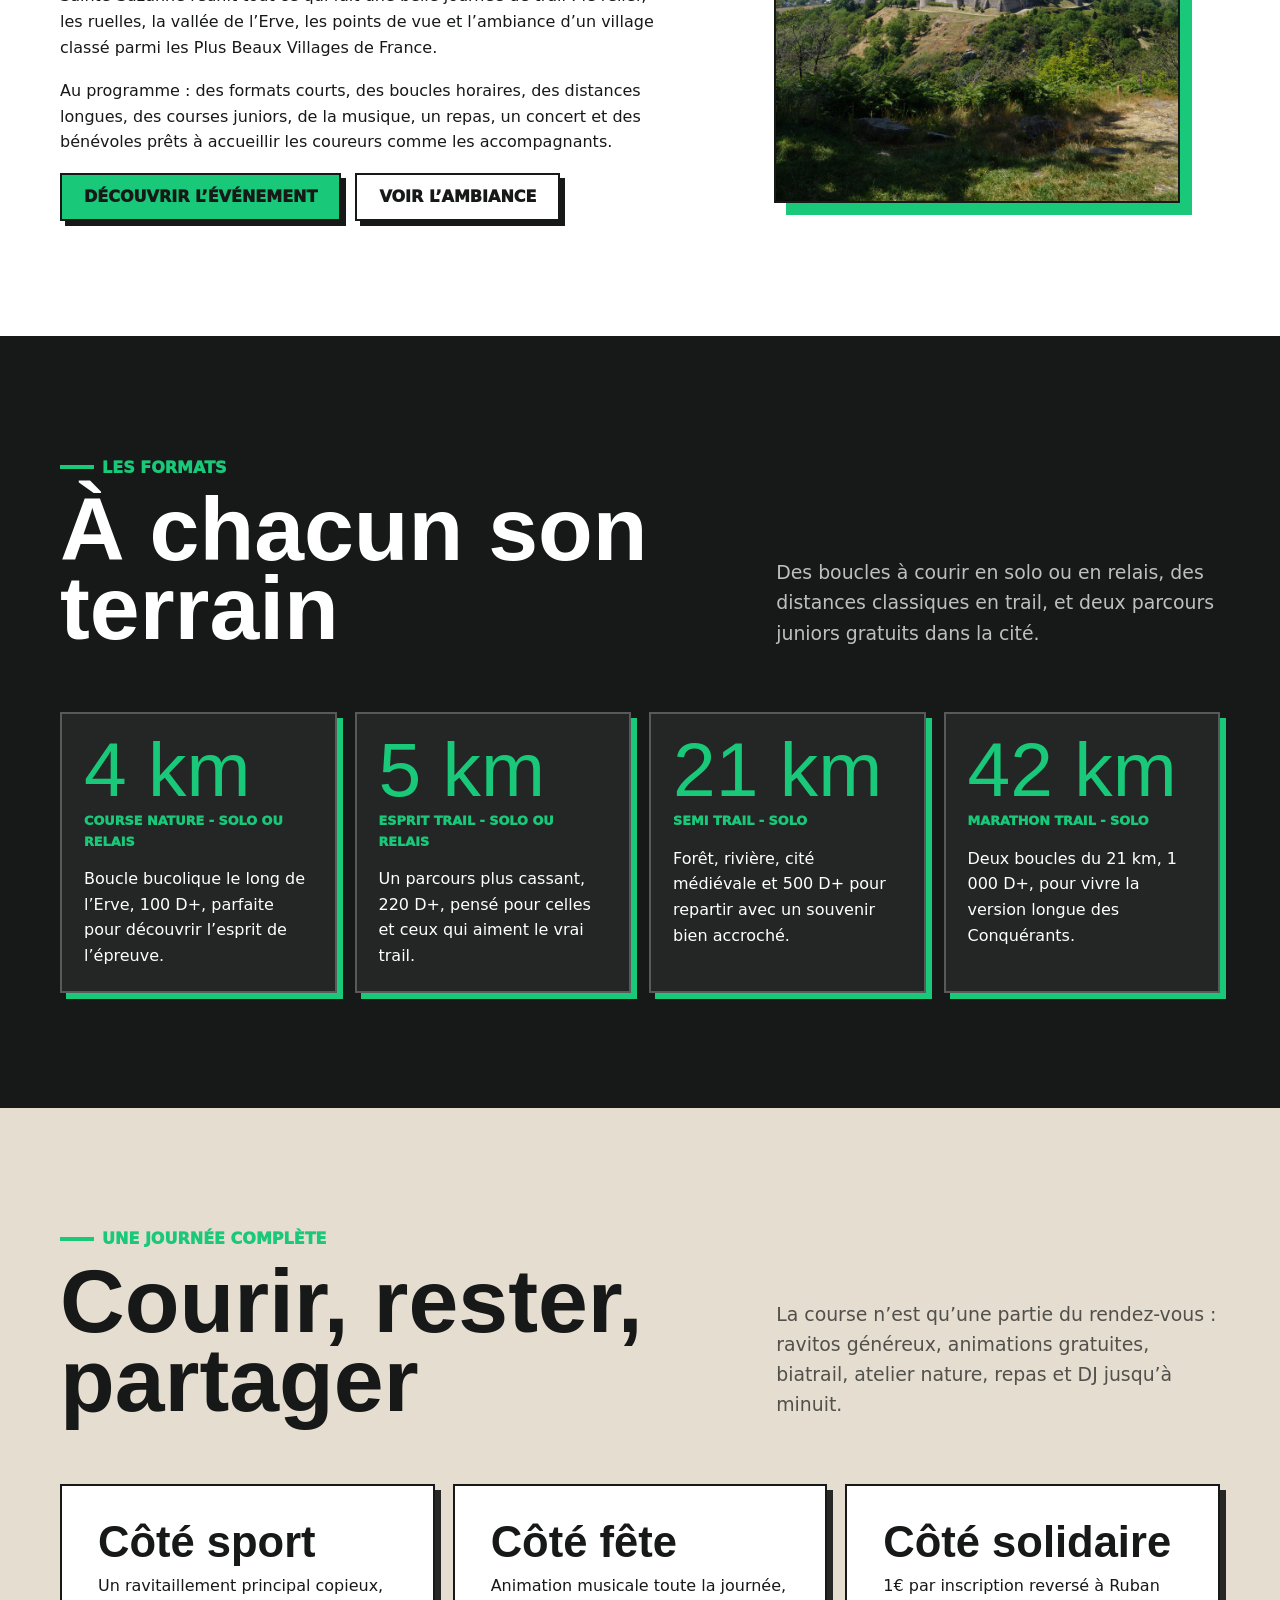
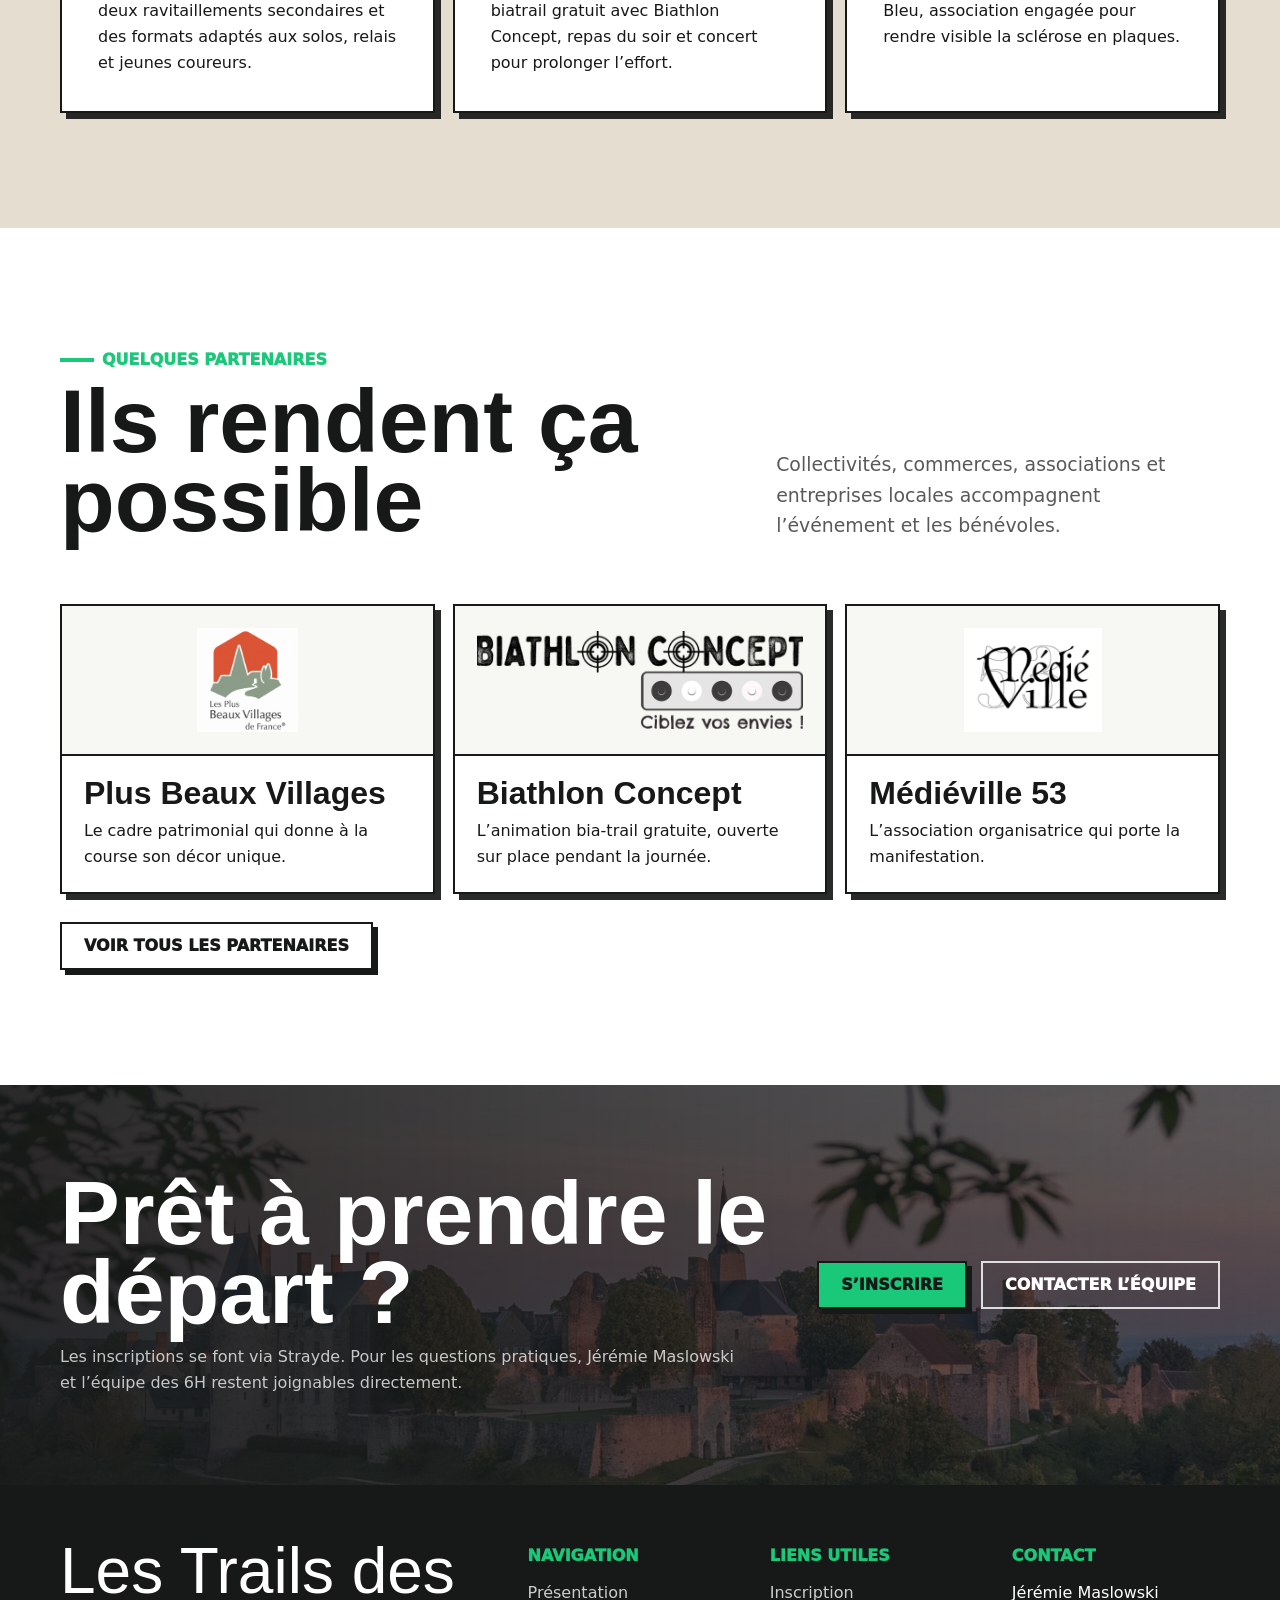
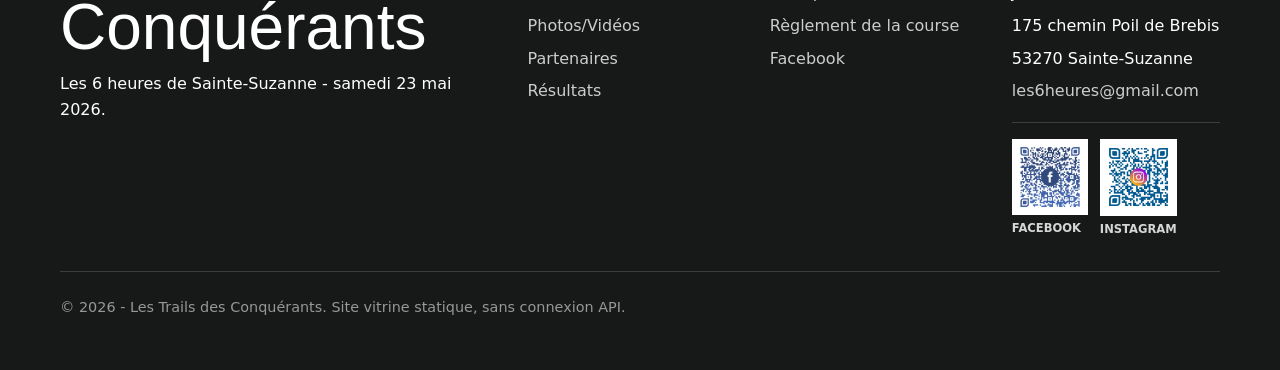
==== commit af54937f: "Add social QR codes to footer" ====
--- a/index.html
+++ b/index.html
@@ -43,7 +43,7 @@
               <h1>Les Trails des Conquérants</h1>
               <p class="hero-lead">Une journée sportive, festive et solidaire dans la cité médiévale de Sainte-Suzanne, entre remparts, rivière, forêt et chemins qui piquent juste ce qu’il faut.</p>
               <div class="hero-actions">
-                <a class="button" href="https://www.strayde.com/les-6-heures-de-sainte-suzanne-et-chammes" target="_blank" rel="noreferrer">S’inscrire</a>
+                <a class="button" href="https://www.finishers.com/course/trail-des-conquerants" target="_blank" rel="noreferrer">S’inscrire</a>
                 <a class="button ghost" href="presentation.html">Voir les courses</a>
               </div>
             </div>
@@ -190,7 +190,7 @@
               <p>Les inscriptions se font via Strayde. Pour les questions pratiques, Jérémie Maslowski et l’équipe des 6H restent joignables directement.</p>
             </div>
             <div class="cta-actions">
-              <a class="button" href="https://www.strayde.com/les-6-heures-de-sainte-suzanne-et-chammes" target="_blank" rel="noreferrer">S’inscrire</a>
+              <a class="button" href="https://www.finishers.com/course/trail-des-conquerants" target="_blank" rel="noreferrer">S’inscrire</a>
               <a class="button ghost" href="contact.html">Contacter l’équipe</a>
             </div>
           </div>
@@ -216,7 +216,7 @@
             <div>
               <span class="footer-title">Liens utiles</span>
               <ul class="footer-list">
-                <li><a href="https://www.strayde.com/les-6-heures-de-sainte-suzanne-et-chammes" target="_blank" rel="noreferrer">Inscription</a></li>
+                <li><a href="https://www.finishers.com/course/trail-des-conquerants" target="_blank" rel="noreferrer">Inscription</a></li>
                 <li><a href="https://e04a4b11-f566-4e26-bbfb-964e0e38be47.filesusr.com/ugd/b395d0_584824db77064c71834c0f9d84c1de9d.pdf" target="_blank" rel="noreferrer">Règlement de la course</a></li>
                 <li><a href="https://www.facebook.com/les.6.heures.de.sainte.suzanne.et.chammes" target="_blank" rel="noreferrer">Facebook</a></li>
               </ul>
@@ -229,6 +229,18 @@
                 <li>53270 Sainte-Suzanne</li>
                 <li><a href="mailto:les6heures@gmail.com">les6heures@gmail.com</a></li>
               </ul>
+              <div class="footer-qr-section" aria-label="QR codes réseaux sociaux">
+                <div class="footer-qr-grid">
+                  <a class="footer-qr-card" href="assets/img/qr/facebook.png" aria-label="Agrandir le QR code Facebook">
+                    <img src="assets/img/qr/facebook.png" alt="QR code Facebook des Trails des Conquérants">
+                    <span>Facebook</span>
+                  </a>
+                  <a class="footer-qr-card" href="assets/img/qr/social-2.png" aria-label="Agrandir le QR code Instagram">
+                    <img src="assets/img/qr/social-2.png" alt="QR code Instagram des Trails des Conquérants">
+                    <span>Instagram</span>
+                  </a>
+                </div>
+              </div>
             </div>
           </div>
           <p class="footer-bottom">© 2026 - Les Trails des Conquérants. Site vitrine statique, sans connexion API.</p>
--- a/assets/css/styles.css
+++ b/assets/css/styles.css
@@ -762,6 +762,43 @@
   margin: 4px 0 0;
 }
 
+.qr-section {
+  margin-top: 24px;
+  padding-top: 24px;
+  border-top: 2px solid var(--ink);
+}
+
+.qr-grid {
+  display: grid;
+  grid-template-columns: repeat(2, minmax(0, 1fr));
+  gap: 14px;
+}
+
+.qr-card {
+  display: grid;
+  gap: 10px;
+  padding: 12px;
+  background: var(--mist);
+  border: 2px solid var(--ink);
+  color: var(--ink);
+  text-align: center;
+  text-decoration: none;
+  box-shadow: 4px 4px 0 var(--green);
+}
+
+.qr-card img {
+  width: 100%;
+  aspect-ratio: 1;
+  object-fit: contain;
+  background: var(--white);
+}
+
+.qr-card strong {
+  font-size: 0.9rem;
+  font-weight: 950;
+  text-transform: uppercase;
+}
+
 .contact-form {
   display: grid;
   gap: 16px;
@@ -877,6 +914,43 @@
 
 .footer-list a:hover,
 .footer-list a:focus-visible {
+  color: var(--green);
+}
+
+.footer-qr-section {
+  margin-top: 18px;
+  padding-top: 16px;
+  border-top: 1px solid rgba(255, 255, 255, 0.16);
+}
+
+.footer-qr-grid {
+  display: grid;
+  grid-template-columns: repeat(2, minmax(0, 76px));
+  gap: 12px;
+}
+
+.footer-qr-card {
+  display: grid;
+  gap: 7px;
+  color: rgba(255, 255, 255, 0.82);
+  font-size: 0.72rem;
+  font-weight: 900;
+  line-height: 1.1;
+  text-decoration: none;
+  text-transform: uppercase;
+}
+
+.footer-qr-card img {
+  width: 100%;
+  aspect-ratio: 1;
+  padding: 4px;
+  border: 2px solid rgba(255, 255, 255, 0.2);
+  background: var(--white);
+  object-fit: contain;
+}
+
+.footer-qr-card:hover,
+.footer-qr-card:focus-visible {
   color: var(--green);
 }
 
@@ -911,12 +985,16 @@
     position: fixed;
     inset: 0;
     display: grid;
-    align-content: center;
-    justify-items: start;
-    gap: 10px;
-    padding: 96px 36px 36px;
+    align-content: start;
+    justify-items: stretch;
+    gap: 0;
+    min-height: 100dvh;
+    width: 100%;
+    padding: 104px 24px 36px;
     background: var(--ink);
     color: var(--white);
+    overflow-y: auto;
+    overflow-x: hidden;
     transform: translateX(100%);
     transition: transform 220ms ease;
   }
@@ -926,15 +1004,24 @@
   }
 
   .nav-link {
+    width: min(100%, 420px);
+    max-width: 100%;
+    padding: 17px 0;
+    border-bottom: 1px solid rgba(255, 255, 255, 0.18);
     color: var(--white);
-    font-family: var(--display);
-    font-size: clamp(2.2rem, 10vw, 5rem);
-    line-height: 0.95;
+    font-family: var(--body);
+    font-size: clamp(1.05rem, 4.8vw, 1.35rem);
+    font-weight: 950;
+    line-height: 1.18;
+    overflow-wrap: anywhere;
   }
 
   .nav-link::after {
-    bottom: 4px;
-    height: 5px;
+    left: 0;
+    right: auto;
+    bottom: 9px;
+    width: 42px;
+    height: 4px;
   }
 
   .hero-inner,
@@ -1016,7 +1103,8 @@
   .quote-row,
   .values-grid,
   .cards-grid,
-  .form-grid {
+  .form-grid,
+  .qr-grid {
     grid-template-columns: 1fr;
   }
 
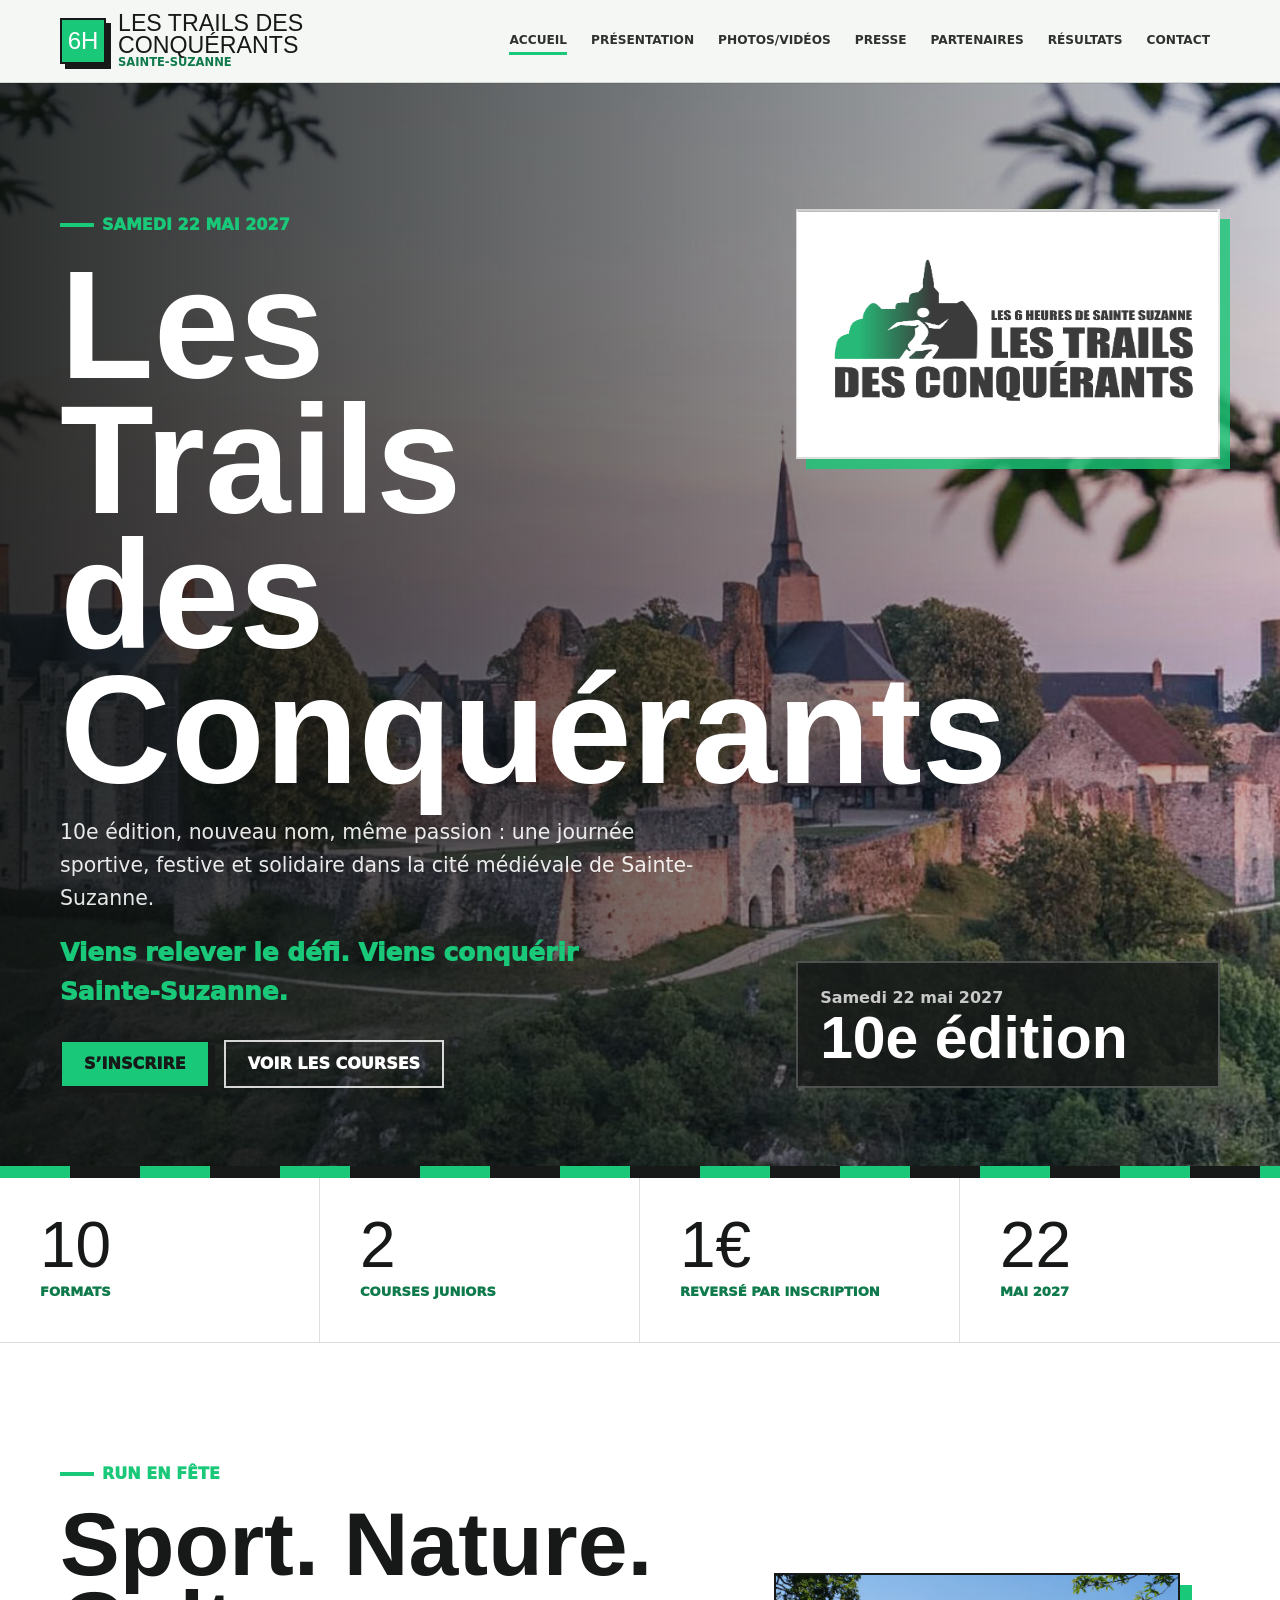
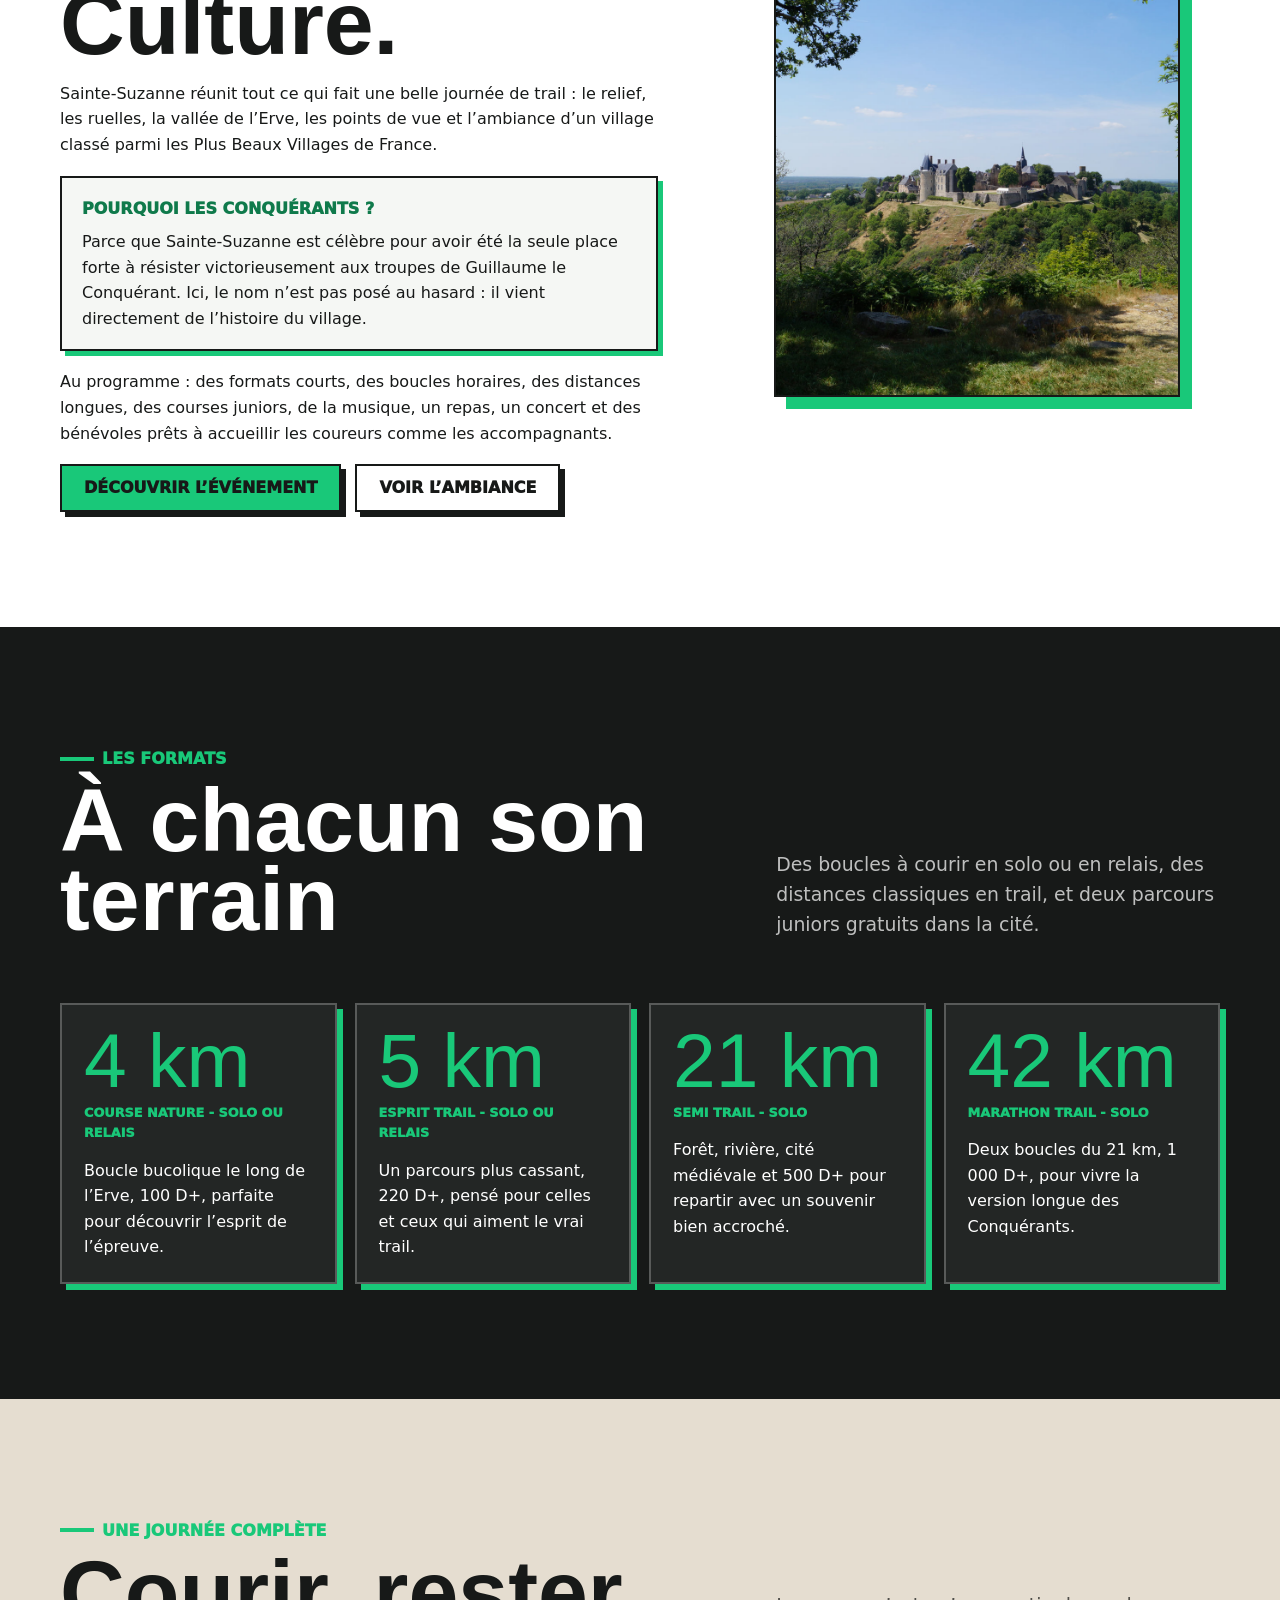
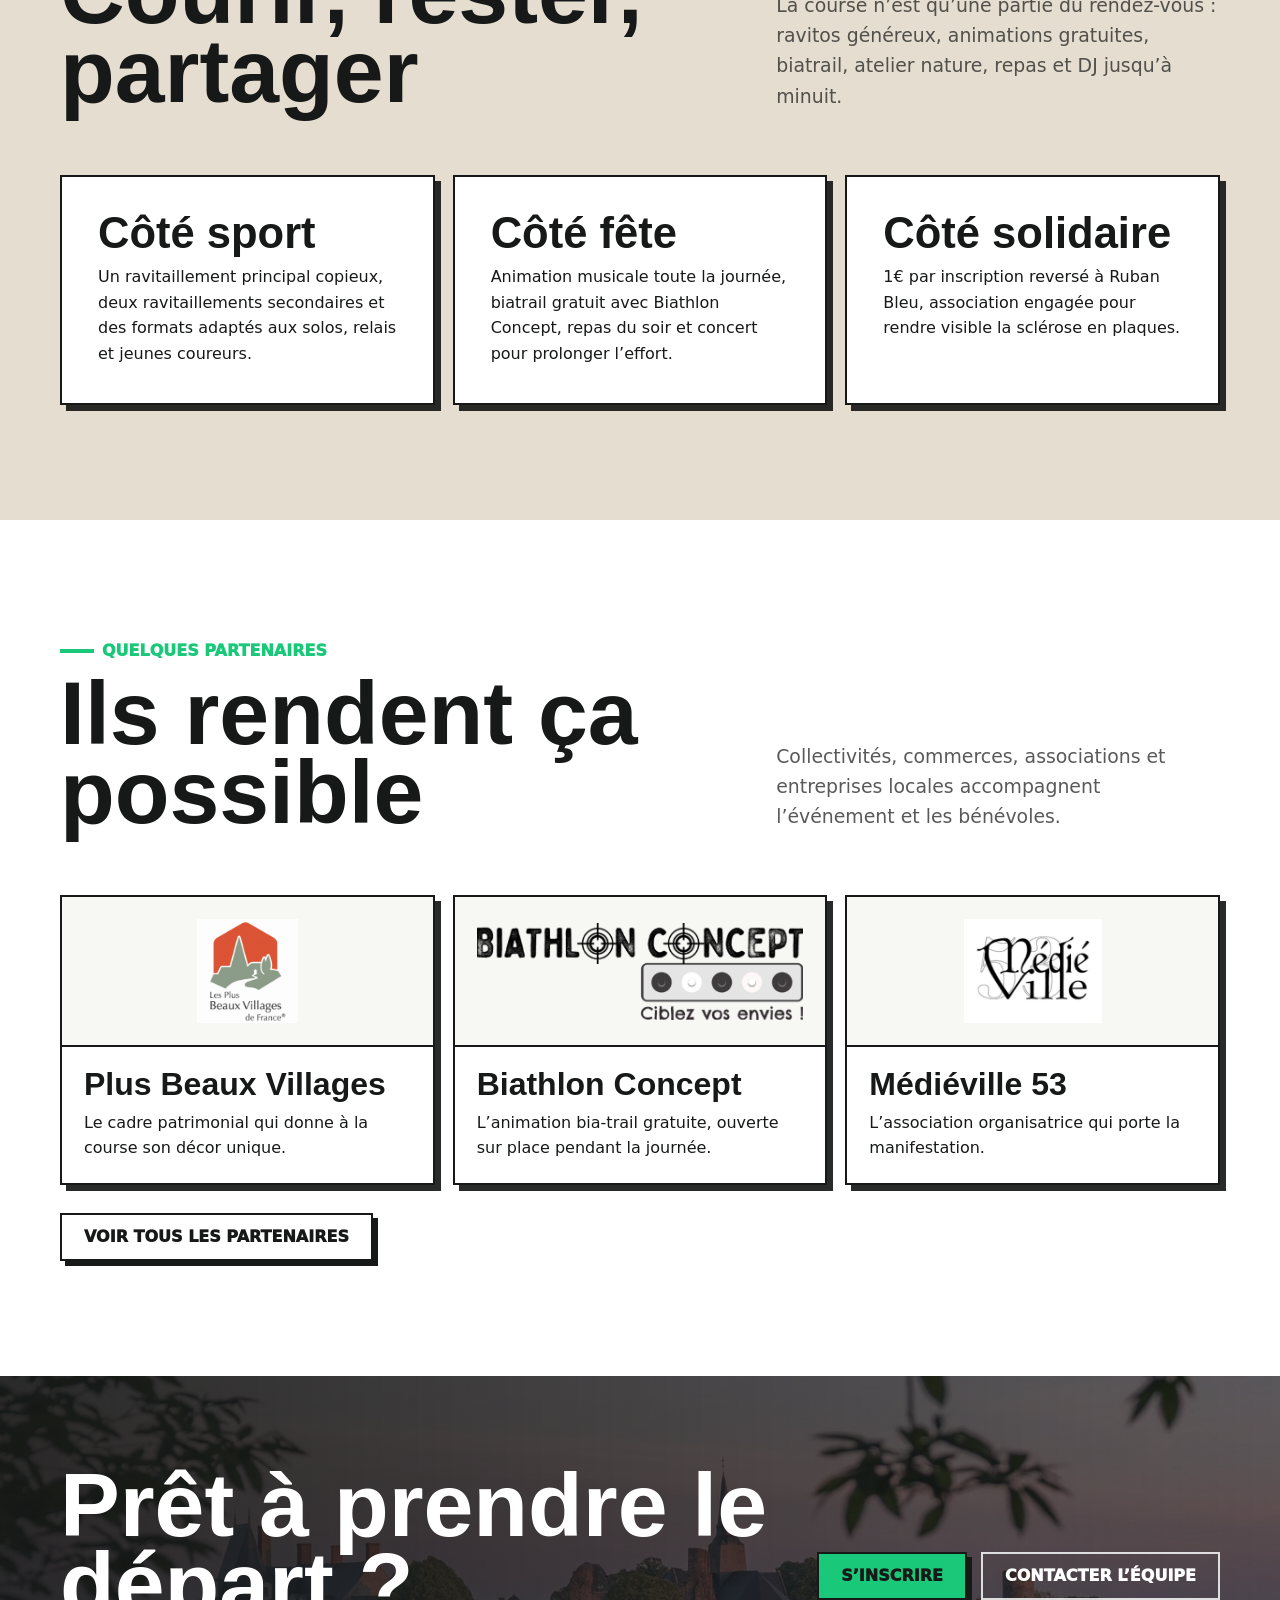
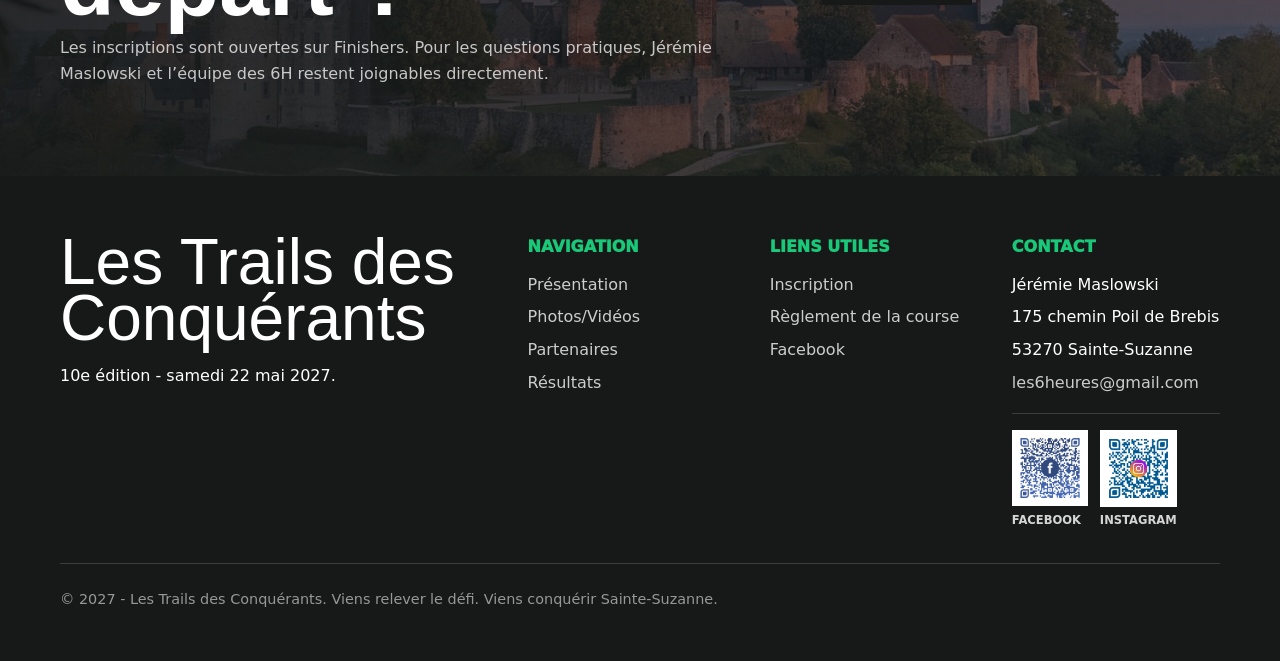
==== commit df620f33: "Update event details for 2027 edition" ====
--- a/index.html
+++ b/index.html
@@ -4,7 +4,7 @@
     <meta charset="utf-8">
     <meta name="viewport" content="width=device-width, initial-scale=1">
     <title>Les Trails des Conquérants - Sainte-Suzanne</title>
-    <meta name="description" content="Site vitrine des Trails des Conquérants, les 6 heures de Sainte-Suzanne, le samedi 23 mai 2026.">
+    <meta name="description" content="Site vitrine des Trails des Conquérants, 10e édition à Sainte-Suzanne le samedi 22 mai 2027.">
     <link rel="icon" type="image/svg+xml" href="assets/favicon.svg">
     <link rel="stylesheet" href="assets/css/styles.css">
   </head>
@@ -39,9 +39,10 @@
         <section class="hero">
           <div class="container hero-inner">
             <div class="hero-copy">
-              <span class="eyebrow">Samedi 23 mai 2026</span>
+              <span class="eyebrow">Samedi 22 mai 2027</span>
               <h1>Les Trails des Conquérants</h1>
-              <p class="hero-lead">Une journée sportive, festive et solidaire dans la cité médiévale de Sainte-Suzanne, entre remparts, rivière, forêt et chemins qui piquent juste ce qu’il faut.</p>
+              <p class="hero-lead">10e édition, nouveau nom, même passion : une journée sportive, festive et solidaire dans la cité médiévale de Sainte-Suzanne.</p>
+              <p class="hero-slogan">Viens relever le défi. Viens conquérir Sainte-Suzanne.</p>
               <div class="hero-actions">
                 <a class="button" href="https://www.finishers.com/course/trail-des-conquerants" target="_blank" rel="noreferrer">S’inscrire</a>
                 <a class="button ghost" href="presentation.html">Voir les courses</a>
@@ -50,8 +51,8 @@
             <div class="hero-panel" aria-hidden="true">
               <div class="event-mark"></div>
               <div class="date-card">
-                <span>Les 6 heures de Sainte-Suzanne</span>
-                <strong>9e édition</strong>
+                <span>Samedi 22 mai 2027</span>
+                <strong>10e édition</strong>
               </div>
             </div>
           </div>
@@ -59,8 +60,8 @@
 
         <section class="quick-stats" aria-label="Repères de l’événement">
           <div class="stat">
-            <span class="stat-number">6</span>
-            <span class="stat-label">courses adultes</span>
+            <span class="stat-number">10</span>
+            <span class="stat-label">formats</span>
           </div>
           <div class="stat">
             <span class="stat-number">2</span>
@@ -71,8 +72,8 @@
             <span class="stat-label">reversé par inscription</span>
           </div>
           <div class="stat">
-            <span class="stat-number">23</span>
-            <span class="stat-label">mai 2026</span>
+            <span class="stat-number">22</span>
+            <span class="stat-label">mai 2027</span>
           </div>
         </section>
 
@@ -82,6 +83,10 @@
               <span class="section-kicker">Run en fête</span>
               <h2 class="section-title">Sport. Nature. Culture.</h2>
               <p>Sainte-Suzanne réunit tout ce qui fait une belle journée de trail : le relief, les ruelles, la vallée de l’Erve, les points de vue et l’ambiance d’un village classé parmi les Plus Beaux Villages de France.</p>
+              <div class="legend-note">
+                <span>Pourquoi les Conquérants ?</span>
+                <p>Parce que Sainte-Suzanne est célèbre pour avoir été la seule place forte à résister victorieusement aux troupes de Guillaume le Conquérant. Ici, le nom n’est pas posé au hasard : il vient directement de l’histoire du village.</p>
+              </div>
               <p>Au programme : des formats courts, des boucles horaires, des distances longues, des courses juniors, de la musique, un repas, un concert et des bénévoles prêts à accueillir les coureurs comme les accompagnants.</p>
               <div class="section-actions">
                 <a class="button" href="presentation.html">Découvrir l’événement</a>
@@ -187,7 +192,7 @@
           <div class="container cta-layout">
             <div>
               <h2>Prêt à prendre le départ ?</h2>
-              <p>Les inscriptions se font via Strayde. Pour les questions pratiques, Jérémie Maslowski et l’équipe des 6H restent joignables directement.</p>
+              <p>Les inscriptions sont ouvertes sur Finishers. Pour les questions pratiques, Jérémie Maslowski et l’équipe des 6H restent joignables directement.</p>
             </div>
             <div class="cta-actions">
               <a class="button" href="https://www.finishers.com/course/trail-des-conquerants" target="_blank" rel="noreferrer">S’inscrire</a>
@@ -202,7 +207,7 @@
           <div class="footer-grid">
             <div>
               <p class="footer-logo">Les Trails des Conquérants</p>
-              <p>Les 6 heures de Sainte-Suzanne - samedi 23 mai 2026.</p>
+              <p>10e édition - samedi 22 mai 2027.</p>
             </div>
             <div>
               <span class="footer-title">Navigation</span>
@@ -243,7 +248,7 @@
               </div>
             </div>
           </div>
-          <p class="footer-bottom">© 2026 - Les Trails des Conquérants. Site vitrine statique, sans connexion API.</p>
+          <p class="footer-bottom">© 2027 - Les Trails des Conquérants. Viens relever le défi. Viens conquérir Sainte-Suzanne.</p>
         </div>
       </footer>
     </div>
--- a/assets/css/styles.css
+++ b/assets/css/styles.css
@@ -299,6 +299,14 @@
   font-size: clamp(1.08rem, 2vw, 1.28rem);
 }
 
+.hero-slogan {
+  max-width: 620px;
+  margin: -10px 0 28px;
+  color: var(--green);
+  font-size: clamp(1.18rem, 2.3vw, 1.55rem);
+  font-weight: 950;
+}
+
 .hero-actions,
 .section-actions,
 .cta-actions,
@@ -428,6 +436,25 @@
 
 .text-stack > * + * {
   margin-top: 18px;
+}
+
+.legend-note {
+  padding: 18px 20px;
+  border: 2px solid var(--ink);
+  background: var(--mist);
+  box-shadow: 5px 5px 0 var(--green);
+}
+
+.legend-note span {
+  display: block;
+  margin-bottom: 8px;
+  color: var(--green-dark);
+  font-weight: 950;
+  text-transform: uppercase;
+}
+
+.legend-note p {
+  margin: 0;
 }
 
 .text-stack h2,
@@ -802,6 +829,26 @@
 .contact-form {
   display: grid;
   gap: 16px;
+}
+
+.mail-notice {
+  margin: 0 0 18px;
+  padding: 16px 18px;
+  border: 2px solid var(--ink);
+  background: var(--green);
+  color: var(--ink);
+  box-shadow: 5px 5px 0 var(--ink);
+}
+
+.mail-notice strong {
+  display: block;
+  margin-bottom: 4px;
+  font-weight: 950;
+  text-transform: uppercase;
+}
+
+.mail-notice p {
+  margin: 0;
 }
 
 .form-grid {
